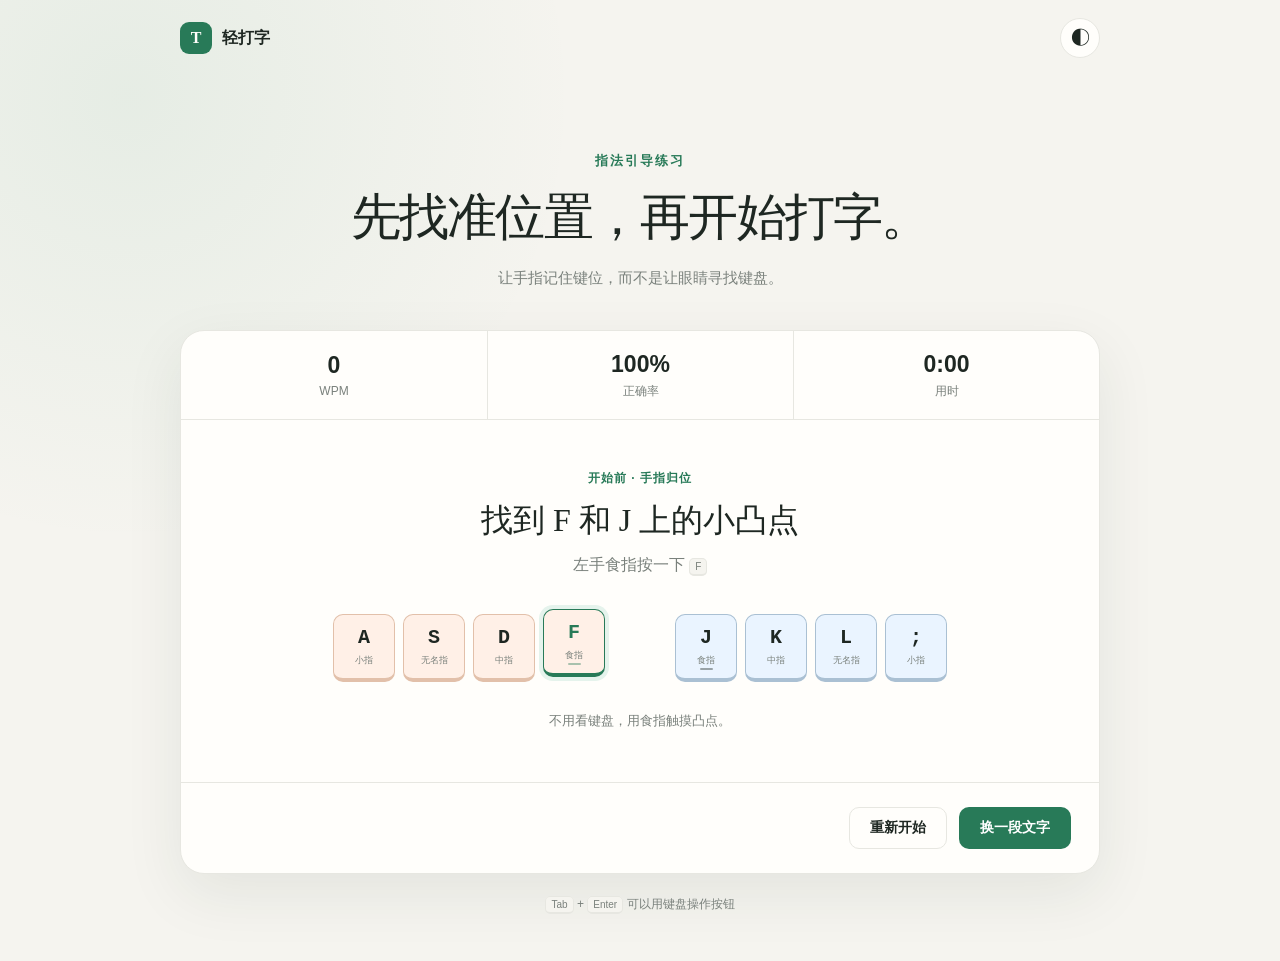
==== index.html @ 6044d2a7 "Launch typing practice site" ====
<!doctype html>
<html lang="zh-CN">
  <head>
    <meta charset="UTF-8" />
    <meta name="viewport" content="width=device-width, initial-scale=1.0" />
    <meta
      name="description"
      content="一个简洁、专注的网页打字练习工具"
    />
    <title>轻打字 · Typing Practice</title>
    <link rel="stylesheet" href="styles.css?v=2" />
  </head>
  <body>
    <main class="app-shell">
      <header class="topbar">
        <a class="brand" href="#" aria-label="轻打字首页">
          <span class="brand-mark">T</span>
          <span>轻打字</span>
        </a>
        <button class="theme-button" id="themeButton" type="button" aria-label="切换深色模式">
          <span aria-hidden="true">◐</span>
        </button>
      </header>

      <section class="hero">
        <p class="eyebrow">指法引导练习</p>
        <h1>先找准位置，再开始打字。</h1>
        <p class="subtitle">让手指记住键位，而不是让眼睛寻找键盘。</p>
      </section>

      <section class="practice-card" id="practiceCard" aria-label="打字练习区域">
        <div class="stats" aria-live="polite">
          <div class="stat-item">
            <strong id="wpm">0</strong>
            <span>WPM</span>
          </div>
          <div class="stat-item">
            <strong id="accuracy">100%</strong>
            <span>正确率</span>
          </div>
          <div class="stat-item">
            <strong id="time">0:00</strong>
            <span>用时</span>
          </div>
        </div>

        <section class="calibration" id="calibration" aria-labelledby="calibrationTitle">
          <span class="step-label">开始前 · 手指归位</span>
          <h2 id="calibrationTitle">找到 F 和 J 上的小凸点</h2>
          <p id="calibrationInstruction">左手食指按一下 <kbd>F</kbd></p>

          <div class="home-row" aria-label="基准键位 ASDF JKL 分号">
            <div class="home-group left-hand">
              <span class="home-key">A<small>小指</small></span>
              <span class="home-key">S<small>无名指</small></span>
              <span class="home-key">D<small>中指</small></span>
              <span class="home-key anchor" id="calibrationF">F<small>食指</small></span>
            </div>
            <div class="home-group right-hand">
              <span class="home-key anchor" id="calibrationJ">J<small>食指</small></span>
              <span class="home-key">K<small>中指</small></span>
              <span class="home-key">L<small>无名指</small></span>
              <span class="home-key">;<small>小指</small></span>
            </div>
          </div>

          <p class="calibration-status" id="calibrationStatus" aria-live="polite">
            不用看键盘，用食指触摸凸点。
          </p>
        </section>

        <div class="practice-content" id="practiceContent" hidden>
          <div class="finger-guide" aria-live="polite">
            <span class="next-key" id="nextKey">S</span>
            <div>
              <span class="guide-label">下一键</span>
              <strong id="fingerName">左手无名指</strong>
            </div>
            <span class="return-hint" id="returnHint">按完回到 S</span>
          </div>

          <div class="typing-area" id="typingArea" tabindex="0" role="textbox" aria-label="开始输入">
            <p class="prompt" id="prompt"></p>
            <div class="start-hint" id="startHint">
              <span class="key-icon">A</span>
              <span>点击这里开始</span>
            </div>
          </div>

          <div class="keyboard-wrap">
            <div class="keyboard-status" id="keyboardStatus" aria-live="polite">
              看屏幕提示，按完让手指回到基准键。
            </div>
            <div class="virtual-keyboard" id="virtualKeyboard" aria-label="虚拟键盘"></div>

            <div class="finger-map" aria-label="手指负责键位图">
              <div class="hand-card">
                <div class="hand-card-title">
                  <strong>左手</strong>
                  <span>基准位置 A S D F</span>
                </div>
                <div class="hand-shape hand-left" aria-label="左手图形">
                  <span class="finger-shape pinky finger-group-left-pinky" data-hand="左手" data-finger="小指">
                    <b>小指</b><small>Q A Z</small>
                  </span>
                  <span class="finger-shape ring finger-group-left-ring" data-hand="左手" data-finger="无名指">
                    <b>无名</b><small>W S X</small>
                  </span>
                  <span class="finger-shape middle finger-group-left-middle" data-hand="左手" data-finger="中指">
                    <b>中指</b><small>E D C</small>
                  </span>
                  <span class="finger-shape index finger-group-left-index" data-hand="左手" data-finger="食指">
                    <b>食指</b><small>R T F G V B</small>
                  </span>
                  <span class="finger-shape thumb finger-group-thumb" data-hand="双手" data-finger="拇指">
                    <b>拇指</b><small>空格</small>
                  </span>
                  <span class="palm-shape">左手掌</span>
                </div>
              </div>

              <div class="mapping-center" aria-live="polite">
                <span>当前动作</span>
                <strong id="mappingHint">左手无名指</strong>
                <i aria-hidden="true">→</i>
                <b id="mappingKey">S 键</b>
              </div>

              <div class="hand-card">
                <div class="hand-card-title">
                  <strong>右手</strong>
                  <span>基准位置 J K L ;</span>
                </div>
                <div class="hand-shape hand-right" aria-label="右手图形">
                  <span class="finger-shape thumb finger-group-thumb" data-hand="双手" data-finger="拇指">
                    <b>拇指</b><small>空格</small>
                  </span>
                  <span class="finger-shape index finger-group-right-index" data-hand="右手" data-finger="食指">
                    <b>食指</b><small>Y U H J N M</small>
                  </span>
                  <span class="finger-shape middle finger-group-right-middle" data-hand="右手" data-finger="中指">
                    <b>中指</b><small>I K ,</small>
                  </span>
                  <span class="finger-shape ring finger-group-right-ring" data-hand="右手" data-finger="无名指">
                    <b>无名</b><small>O L .</small>
                  </span>
                  <span class="finger-shape pinky finger-group-right-pinky" data-hand="右手" data-finger="小指">
                    <b>小指</b><small>P ; /</small>
                  </span>
                  <span class="palm-shape">右手掌</span>
                </div>
              </div>
            </div>

            <div class="hand-legend" aria-hidden="true">
              <span class="color-scale">
                <i class="finger-group-left-pinky"></i>
                <i class="finger-group-left-ring"></i>
                <i class="finger-group-left-middle"></i>
                <i class="finger-group-left-index"></i>
                <i class="finger-group-right-index"></i>
                <i class="finger-group-right-middle"></i>
                <i class="finger-group-right-ring"></i>
                <i class="finger-group-right-pinky"></i>
              </span>
              <span>同色手指负责同色按键，食指从 <b>F</b> 和 <b>J</b> 出发</span>
            </div>
          </div>
        </div>

        <div class="result" id="result" hidden>
          <span class="result-icon" aria-hidden="true">✓</span>
          <div>
            <strong>完成得很好！</strong>
            <p id="resultText"></p>
          </div>
        </div>

        <div class="actions">
          <button class="button secondary" id="resetButton" type="button">重新开始</button>
          <button class="button primary" id="nextButton" type="button">换一段文字</button>
        </div>
      </section>

      <p class="tip"><kbd>Tab</kbd> + <kbd>Enter</kbd> 可以用键盘操作按钮</p>
    </main>

    <textarea
      id="typingInput"
      class="typing-input"
      aria-hidden="true"
      autocomplete="off"
      autocapitalize="off"
      autocorrect="off"
      spellcheck="false"
    ></textarea>

    <script src="app.js?v=2"></script>
  </body>
</html>
---- styles.css ----
:root {
  color-scheme: light;
  --bg: #f5f4ef;
  --surface: #fffefb;
  --text: #1e2722;
  --muted: #7a817c;
  --faint: #c8ccc8;
  --line: #e7e7e1;
  --accent: #287a58;
  --accent-hover: #216849;
  --accent-soft: #e5f3ec;
  --danger: #d85c4a;
  --danger-soft: #ffebe7;
  --left-hand: #d97745;
  --left-hand-soft: #fff0e7;
  --right-hand: #3977b9;
  --right-hand-soft: #eaf4ff;
  --shadow: 0 20px 60px rgba(31, 45, 37, 0.08);
}

:root[data-theme="dark"] {
  color-scheme: dark;
  --bg: #151916;
  --surface: #1d231f;
  --text: #edf3ee;
  --muted: #98a29b;
  --faint: #4d5750;
  --line: #303832;
  --accent: #68c99a;
  --accent-hover: #7bd7aa;
  --accent-soft: #253e32;
  --danger: #ff8977;
  --danger-soft: #462c28;
  --left-hand: #f0a377;
  --left-hand-soft: #3e2d25;
  --right-hand: #80b9f0;
  --right-hand-soft: #25364a;
  --shadow: 0 20px 60px rgba(0, 0, 0, 0.25);
}

* {
  box-sizing: border-box;
}

body {
  min-width: 320px;
  min-height: 100vh;
  margin: 0;
  background:
    radial-gradient(circle at 10% 10%, rgba(52, 150, 106, 0.08), transparent 28rem),
    var(--bg);
  color: var(--text);
  font-family: Inter, ui-sans-serif, -apple-system, BlinkMacSystemFont, "Segoe UI", sans-serif;
  transition: background-color 180ms ease, color 180ms ease;
}

button,
textarea {
  font: inherit;
}

button {
  color: inherit;
}

.app-shell {
  width: min(920px, calc(100% - 40px));
  margin: 0 auto;
  padding-bottom: 48px;
}

.topbar {
  display: flex;
  align-items: center;
  justify-content: space-between;
  height: 76px;
}

.brand {
  display: inline-flex;
  gap: 10px;
  align-items: center;
  color: var(--text);
  font-weight: 700;
  text-decoration: none;
}

.brand-mark {
  display: grid;
  width: 32px;
  height: 32px;
  place-items: center;
  border-radius: 9px;
  background: var(--accent);
  color: var(--surface);
  font-family: Georgia, serif;
}

.theme-button {
  display: grid;
  width: 40px;
  height: 40px;
  cursor: pointer;
  place-items: center;
  border: 1px solid var(--line);
  border-radius: 50%;
  background: var(--surface);
  font-size: 19px;
}

.theme-button:hover {
  border-color: var(--accent);
}

.hero {
  padding: 76px 0 42px;
  text-align: center;
}

.eyebrow {
  margin: 0 0 14px;
  color: var(--accent);
  font-size: 13px;
  font-weight: 700;
  letter-spacing: 0.16em;
}

h1 {
  margin: 0;
  font-family: Georgia, "Noto Serif SC", serif;
  font-size: clamp(30px, 5vw, 50px);
  font-weight: 500;
  letter-spacing: -0.035em;
}

.subtitle {
  margin: 18px 0 0;
  color: var(--muted);
  font-size: 15px;
}

.practice-card {
  overflow: hidden;
  border: 1px solid var(--line);
  border-radius: 24px;
  background: var(--surface);
  box-shadow: var(--shadow);
}

.stats {
  display: grid;
  grid-template-columns: repeat(3, 1fr);
  border-bottom: 1px solid var(--line);
}

.stat-item {
  display: flex;
  min-height: 88px;
  flex-direction: column;
  align-items: center;
  justify-content: center;
}

.stat-item + .stat-item {
  border-left: 1px solid var(--line);
}

.stat-item strong {
  font-size: 23px;
  font-variant-numeric: tabular-nums;
}

.stat-item span {
  margin-top: 5px;
  color: var(--muted);
  font-size: 12px;
}

.calibration {
  padding: 48px 64px 50px;
  text-align: center;
}

.calibration[hidden],
.practice-content[hidden] {
  display: none;
}

.step-label {
  display: inline-block;
  margin-bottom: 12px;
  color: var(--accent);
  font-size: 12px;
  font-weight: 750;
  letter-spacing: 0.08em;
}

.calibration h2 {
  margin: 0;
  font-family: Georgia, "Noto Serif SC", serif;
  font-size: clamp(23px, 4vw, 32px);
  font-weight: 500;
}

.calibration > p {
  margin: 12px 0 0;
  color: var(--muted);
}

.home-row {
  display: flex;
  gap: clamp(24px, 7vw, 70px);
  justify-content: center;
  margin: 38px auto 30px;
}

.home-group {
  display: flex;
  gap: 8px;
}

.home-key {
  position: relative;
  display: flex;
  width: clamp(48px, 7vw, 62px);
  height: clamp(56px, 8vw, 68px);
  flex-direction: column;
  align-items: center;
  justify-content: center;
  border: 1px solid var(--line);
  border-bottom-width: 4px;
  border-radius: 10px;
  background: var(--bg);
  font-family: "SFMono-Regular", Consolas, monospace;
  font-size: 20px;
  font-weight: 700;
  transition: 160ms ease;
}

.home-key small {
  margin-top: 5px;
  color: var(--muted);
  font-family: inherit;
  font-size: 9px;
  font-weight: 500;
}

.left-hand .home-key {
  border-color: color-mix(in srgb, var(--left-hand) 35%, var(--line));
  background: var(--left-hand-soft);
}

.right-hand .home-key {
  border-color: color-mix(in srgb, var(--right-hand) 35%, var(--line));
  background: var(--right-hand-soft);
}

.home-key.anchor::after {
  position: absolute;
  bottom: 8px;
  width: 13px;
  height: 2px;
  border-radius: 2px;
  background: currentColor;
  content: "";
  opacity: 0.4;
}

.home-key.target {
  border-color: var(--accent);
  box-shadow: 0 0 0 4px var(--accent-soft);
  color: var(--accent);
  transform: translateY(-5px);
}

.home-key.done {
  border-color: var(--accent);
  background: var(--accent-soft);
  color: var(--accent);
}

.calibration.shake {
  animation: nudge 180ms ease-in-out 2;
}

@keyframes nudge {
  50% { transform: translateX(5px); }
}

.calibration-status {
  min-height: 20px;
  font-size: 13px;
}

.calibration-status.error {
  color: var(--danger);
}

.finger-guide {
  display: flex;
  min-height: 76px;
  gap: 13px;
  align-items: center;
  padding: 14px 64px;
  border-bottom: 1px solid var(--line);
  background: color-mix(in srgb, var(--accent-soft) 45%, var(--surface));
}

.next-key {
  display: grid;
  width: 44px;
  height: 44px;
  flex: 0 0 auto;
  place-items: center;
  border: 1px solid var(--accent);
  border-bottom-width: 3px;
  border-radius: 9px;
  background: var(--surface);
  color: var(--accent);
  font-family: "SFMono-Regular", Consolas, monospace;
  font-size: 19px;
  font-weight: 800;
  text-transform: uppercase;
}

.finger-guide > div {
  display: flex;
  flex-direction: column;
}

.guide-label {
  color: var(--muted);
  font-size: 10px;
}

.finger-guide strong {
  margin-top: 2px;
  font-size: 14px;
}

.return-hint {
  margin-left: auto;
  color: var(--muted);
  font-size: 12px;
}

.typing-area {
  position: relative;
  min-height: 230px;
  padding: 46px 64px;
  cursor: text;
  outline: none;
}

.typing-area:focus-visible {
  box-shadow: inset 0 0 0 2px var(--accent);
}

.prompt {
  margin: 0;
  font-family: "SFMono-Regular", Consolas, "Liberation Mono", monospace;
  font-size: clamp(21px, 3.3vw, 29px);
  line-height: 1.9;
  letter-spacing: 0.015em;
}

.char {
  border-radius: 3px;
  color: var(--faint);
  transition: color 80ms ease, background-color 80ms ease;
}

.char.correct {
  color: var(--text);
}

.char.incorrect {
  background: var(--danger-soft);
  color: var(--danger);
  text-decoration: underline;
  text-decoration-thickness: 2px;
}

.char.current {
  position: relative;
}

.char.current::after {
  position: absolute;
  bottom: -4px;
  left: 0;
  width: 100%;
  height: 2px;
  border-radius: 1px;
  background: var(--accent);
  content: "";
  animation: blink 1s steps(2, jump-none) infinite;
}

@keyframes blink {
  50% { opacity: 0; }
}

.start-hint {
  position: absolute;
  right: 0;
  bottom: 16px;
  left: 0;
  display: flex;
  gap: 9px;
  align-items: center;
  justify-content: center;
  color: var(--muted);
  font-size: 13px;
  transition: opacity 150ms ease;
}

.start-hint.hidden {
  opacity: 0;
  pointer-events: none;
}

.keyboard-wrap {
  padding: 24px 40px 28px;
  border-top: 1px solid var(--line);
  background: color-mix(in srgb, var(--bg) 58%, var(--surface));
}

.keyboard-status {
  min-height: 18px;
  margin-bottom: 14px;
  color: var(--muted);
  font-size: 12px;
  text-align: center;
}

.keyboard-status.error {
  color: var(--danger);
  font-weight: 650;
}

.virtual-keyboard {
  display: flex;
  width: min(100%, 670px);
  flex-direction: column;
  gap: 7px;
  margin: 0 auto;
}

.keyboard-row {
  display: flex;
  gap: 7px;
  justify-content: center;
}

.keyboard-row:nth-child(2) {
  padding: 0 18px;
}

.keyboard-row:nth-child(3) {
  padding: 0 46px;
}

.virtual-key {
  position: relative;
  display: grid;
  height: 41px;
  flex: 1 1 0;
  place-items: center;
  border: 1px solid var(--line);
  border-bottom-width: 3px;
  border-radius: 7px;
  background: var(--surface);
  color: var(--muted);
  font-family: "SFMono-Regular", Consolas, monospace;
  font-size: 12px;
  font-weight: 700;
  text-transform: uppercase;
  transition: 100ms ease;
}

.virtual-key.left {
  border-top-color: var(--left-hand);
}

.virtual-key.right {
  border-top-color: var(--right-hand);
}

.finger-group-left-pinky { --finger-color: #df6c62; }
.finger-group-left-ring { --finger-color: #e5944c; }
.finger-group-left-middle { --finger-color: #c4a23d; }
.finger-group-left-index { --finger-color: #5fa66c; }
.finger-group-right-index { --finger-color: #3d9b91; }
.finger-group-right-middle { --finger-color: #4c8fc5; }
.finger-group-right-ring { --finger-color: #716fc2; }
.finger-group-right-pinky { --finger-color: #a56db2; }
.finger-group-thumb { --finger-color: var(--accent); }

.virtual-key[class*="finger-group-"] {
  border-top-color: var(--finger-color);
  background: color-mix(in srgb, var(--finger-color) 7%, var(--surface));
}

.virtual-key.home::after {
  position: absolute;
  bottom: 5px;
  width: 10px;
  height: 1px;
  border-radius: 2px;
  background: currentColor;
  content: "";
  opacity: 0.45;
}

.virtual-key.space {
  max-width: 310px;
  flex-basis: 310px;
  text-transform: none;
}

.virtual-key.target {
  z-index: 1;
  border-color: var(--accent);
  background: var(--accent);
  box-shadow: 0 5px 14px color-mix(in srgb, var(--accent) 30%, transparent);
  color: #fff;
  transform: translateY(-3px);
}

.virtual-key.wrong {
  border-color: var(--danger);
  background: var(--danger-soft);
  color: var(--danger);
  animation: key-wrong 180ms ease 2;
}

@keyframes key-wrong {
  50% { transform: translateY(2px); }
}

.finger-map {
  display: grid;
  grid-template-columns: minmax(230px, 1fr) 104px minmax(230px, 1fr);
  gap: 14px;
  align-items: center;
  width: min(100%, 760px);
  margin: 28px auto 0;
}

.hand-card {
  overflow: hidden;
  padding: 13px 12px 6px;
  border: 1px solid var(--line);
  border-radius: 14px;
  background: var(--surface);
}

.hand-card-title {
  display: flex;
  align-items: baseline;
  justify-content: space-between;
  padding: 0 4px;
}

.hand-card-title strong {
  font-size: 13px;
}

.hand-card-title span {
  color: var(--muted);
  font-size: 9px;
}

.hand-shape {
  position: relative;
  width: 240px;
  height: 184px;
  margin: 8px auto 0;
}

.palm-shape {
  position: absolute;
  z-index: 0;
  top: 102px;
  display: grid;
  width: 156px;
  height: 76px;
  place-items: end center;
  padding-bottom: 12px;
  border: 1px solid var(--line);
  border-radius: 32px 32px 50px 50px;
  background: color-mix(in srgb, var(--muted) 8%, var(--surface));
  color: var(--muted);
  font-size: 9px;
}

.hand-left .palm-shape {
  left: 23px;
}

.hand-right .palm-shape {
  right: 23px;
}

.finger-shape {
  position: absolute;
  z-index: 1;
  display: flex;
  width: 34px;
  flex-direction: column;
  align-items: center;
  padding: 9px 3px 4px;
  border: 1px solid var(--finger-color);
  border-radius: 18px 18px 9px 9px;
  background: color-mix(in srgb, var(--finger-color) 15%, var(--surface));
  color: color-mix(in srgb, var(--finger-color) 82%, var(--text));
  text-align: center;
  transition: 140ms ease;
}

.finger-shape b {
  font-size: 8px;
  font-weight: 750;
}

.finger-shape small {
  margin-top: 6px;
  color: inherit;
  font-family: "SFMono-Regular", Consolas, monospace;
  font-size: 7px;
  font-weight: 700;
  line-height: 1.4;
}

.finger-shape.active {
  z-index: 3;
  background: var(--finger-color);
  box-shadow: 0 7px 18px color-mix(in srgb, var(--finger-color) 35%, transparent);
  color: #fff;
  transform: translateY(-8px) scale(1.05);
}

.finger-shape.pinky {
  top: 58px;
  height: 74px;
}

.finger-shape.ring {
  top: 34px;
  height: 99px;
}

.finger-shape.middle {
  top: 14px;
  height: 119px;
}

.finger-shape.index {
  top: 29px;
  height: 104px;
}

.hand-left .pinky { left: 7px; }
.hand-left .ring { left: 45px; }
.hand-left .middle { left: 83px; }
.hand-left .index { left: 121px; }

.hand-right .index { right: 121px; }
.hand-right .middle { right: 83px; }
.hand-right .ring { right: 45px; }
.hand-right .pinky { right: 7px; }

.finger-shape.thumb {
  top: 108px;
  width: 72px;
  height: 36px;
  justify-content: center;
  padding: 4px;
  border-radius: 18px;
}

.finger-shape.thumb small {
  margin-top: 1px;
}

.hand-left .thumb {
  right: 11px;
  transform: rotate(26deg);
}

.hand-right .thumb {
  left: 11px;
  transform: rotate(-26deg);
}

.hand-left .thumb.active {
  transform: rotate(26deg) translateY(-8px) scale(1.05);
}

.hand-right .thumb.active {
  transform: rotate(-26deg) translateY(-8px) scale(1.05);
}

.mapping-center {
  display: flex;
  flex-direction: column;
  align-items: center;
  justify-content: center;
  text-align: center;
}

.mapping-center span {
  color: var(--muted);
  font-size: 9px;
}

.mapping-center strong {
  margin-top: 5px;
  font-size: 12px;
}

.mapping-center i {
  margin: 5px 0;
  color: var(--accent);
  font-size: 18px;
  font-style: normal;
}

.mapping-center b {
  display: grid;
  min-width: 52px;
  height: 38px;
  padding: 0 9px;
  place-items: center;
  border: 1px solid var(--accent);
  border-bottom-width: 3px;
  border-radius: 8px;
  background: var(--accent-soft);
  color: var(--accent);
  font-family: "SFMono-Regular", Consolas, monospace;
  font-size: 12px;
}

.hand-legend {
  display: flex;
  gap: 10px;
  align-items: center;
  justify-content: center;
  margin-top: 16px;
  color: var(--muted);
  font-size: 10px;
}

.color-scale {
  display: flex;
  overflow: hidden;
  border-radius: 5px;
}

.color-scale i {
  width: 11px;
  height: 8px;
  background: var(--finger-color);
}

.legend-dot {
  display: inline-block;
  width: 7px;
  height: 7px;
  margin-right: 5px;
  border-radius: 50%;
}

.legend-dot.left {
  background: var(--left-hand);
}

.legend-dot.right {
  background: var(--right-hand);
}

.key-icon,
kbd {
  border: 1px solid var(--line);
  border-bottom-width: 2px;
  border-radius: 5px;
  background: var(--bg);
  color: var(--muted);
}

.key-icon {
  display: grid;
  width: 23px;
  height: 23px;
  place-items: center;
  font-size: 11px;
}

.result {
  display: flex;
  gap: 14px;
  align-items: center;
  margin: 0 64px 32px;
  padding: 17px 19px;
  border-radius: 12px;
  background: var(--accent-soft);
}

.result[hidden] {
  display: none;
}

.result-icon {
  display: grid;
  width: 34px;
  height: 34px;
  flex: 0 0 auto;
  place-items: center;
  border-radius: 50%;
  background: var(--accent);
  color: var(--surface);
  font-weight: 800;
}

.result strong {
  color: var(--accent);
}

.result p {
  margin: 3px 0 0;
  color: var(--muted);
  font-size: 13px;
}

.actions {
  display: flex;
  gap: 12px;
  justify-content: flex-end;
  padding: 24px 28px;
  border-top: 1px solid var(--line);
}

.button {
  min-height: 42px;
  padding: 0 20px;
  cursor: pointer;
  border: 1px solid transparent;
  border-radius: 10px;
  font-size: 14px;
  font-weight: 650;
}

.button.secondary {
  border-color: var(--line);
  background: transparent;
}

.button.secondary:hover {
  border-color: var(--accent);
  color: var(--accent);
}

.button.primary {
  background: var(--accent);
  color: #fff;
}

.button.primary:hover {
  background: var(--accent-hover);
}

.tip {
  margin: 22px 0 0;
  color: var(--muted);
  font-size: 12px;
  text-align: center;
}

kbd {
  padding: 2px 5px;
  font-family: inherit;
  font-size: 10px;
}

.typing-input {
  position: fixed;
  top: 0;
  left: -9999px;
  width: 1px;
  height: 1px;
  opacity: 0;
}

@media (max-width: 640px) {
  .app-shell {
    width: min(100% - 24px, 920px);
  }

  .hero {
    padding: 44px 8px 30px;
  }

  .practice-card {
    border-radius: 18px;
  }

  .calibration {
    padding: 36px 18px 40px;
  }

  .home-row {
    gap: 14px;
  }

  .home-group {
    gap: 4px;
  }

  .home-key {
    width: clamp(34px, 10vw, 48px);
    height: 54px;
    font-size: 16px;
  }

  .home-key small {
    font-size: 7px;
  }

  .finger-guide {
    padding: 12px 24px;
  }

  .return-hint {
    max-width: 92px;
    text-align: right;
  }

  .typing-area {
    min-height: 260px;
    padding: 36px 24px 52px;
  }

  .keyboard-wrap {
    overflow-x: auto;
    padding: 20px 12px 24px;
  }

  .virtual-keyboard {
    min-width: 520px;
  }

  .finger-map {
    min-width: 680px;
  }

  .hand-legend {
    min-width: 520px;
  }

  .result {
    margin: 0 24px 24px;
  }

  .actions {
    padding: 18px;
  }

  .button {
    flex: 1;
    padding: 0 12px;
  }
}

@media (prefers-reduced-motion: reduce) {
  *,
  *::before,
  *::after {
    scroll-behavior: auto !important;
    animation-duration: 0.01ms !important;
    animation-iteration-count: 1 !important;
    transition-duration: 0.01ms !important;
  }
}
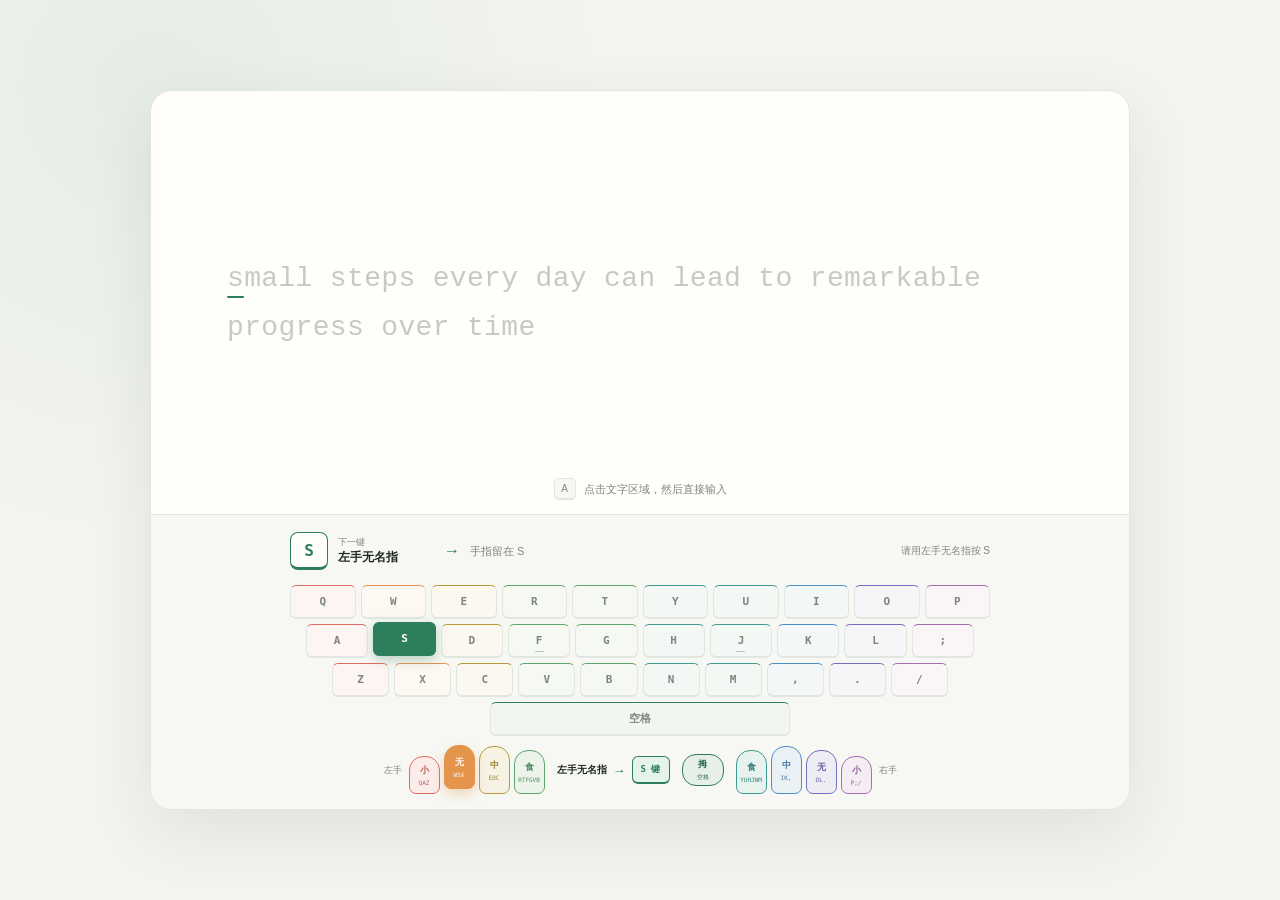
==== commit 0ac50f1c: "Streamline focused typing flow" ====
--- a/index.html
+++ b/index.html
@@ -3,186 +3,78 @@
   <head>
     <meta charset="UTF-8" />
     <meta name="viewport" content="width=device-width, initial-scale=1.0" />
-    <meta
-      name="description"
-      content="一个简洁、专注的网页打字练习工具"
-    />
+    <meta name="description" content="简洁专注的网页打字与指法练习工具" />
     <title>轻打字 · Typing Practice</title>
-    <link rel="stylesheet" href="styles.css?v=2" />
+    <link rel="stylesheet" href="styles.css?v=4" />
   </head>
   <body>
-    <main class="app-shell">
-      <header class="topbar">
-        <a class="brand" href="#" aria-label="轻打字首页">
-          <span class="brand-mark">T</span>
-          <span>轻打字</span>
-        </a>
-        <button class="theme-button" id="themeButton" type="button" aria-label="切换深色模式">
-          <span aria-hidden="true">◐</span>
-        </button>
-      </header>
-
-      <section class="hero">
-        <p class="eyebrow">指法引导练习</p>
-        <h1>先找准位置，再开始打字。</h1>
-        <p class="subtitle">让手指记住键位，而不是让眼睛寻找键盘。</p>
-      </section>
-
+    <main class="focus-shell">
       <section class="practice-card" id="practiceCard" aria-label="打字练习区域">
-        <div class="stats" aria-live="polite">
-          <div class="stat-item">
-            <strong id="wpm">0</strong>
-            <span>WPM</span>
-          </div>
-          <div class="stat-item">
-            <strong id="accuracy">100%</strong>
-            <span>正确率</span>
-          </div>
-          <div class="stat-item">
-            <strong id="time">0:00</strong>
-            <span>用时</span>
-          </div>
+        <div class="hidden-metrics" hidden>
+          <span id="wpm">0</span>
+          <span id="accuracy">100%</span>
+          <span id="time">0:00</span>
         </div>
 
-        <section class="calibration" id="calibration" aria-labelledby="calibrationTitle">
-          <span class="step-label">开始前 · 手指归位</span>
-          <h2 id="calibrationTitle">找到 F 和 J 上的小凸点</h2>
-          <p id="calibrationInstruction">左手食指按一下 <kbd>F</kbd></p>
-
-          <div class="home-row" aria-label="基准键位 ASDF JKL 分号">
-            <div class="home-group left-hand">
-              <span class="home-key">A<small>小指</small></span>
-              <span class="home-key">S<small>无名指</small></span>
-              <span class="home-key">D<small>中指</small></span>
-              <span class="home-key anchor" id="calibrationF">F<small>食指</small></span>
-            </div>
-            <div class="home-group right-hand">
-              <span class="home-key anchor" id="calibrationJ">J<small>食指</small></span>
-              <span class="home-key">K<small>中指</small></span>
-              <span class="home-key">L<small>无名指</small></span>
-              <span class="home-key">;<small>小指</small></span>
-            </div>
-          </div>
-
-          <p class="calibration-status" id="calibrationStatus" aria-live="polite">
-            不用看键盘，用食指触摸凸点。
-          </p>
-        </section>
-
-        <div class="practice-content" id="practiceContent" hidden>
-          <div class="finger-guide" aria-live="polite">
-            <span class="next-key" id="nextKey">S</span>
-            <div>
-              <span class="guide-label">下一键</span>
-              <strong id="fingerName">左手无名指</strong>
-            </div>
-            <span class="return-hint" id="returnHint">按完回到 S</span>
-          </div>
-
+        <div class="typing-panel">
           <div class="typing-area" id="typingArea" tabindex="0" role="textbox" aria-label="开始输入">
             <p class="prompt" id="prompt"></p>
             <div class="start-hint" id="startHint">
               <span class="key-icon">A</span>
-              <span>点击这里开始</span>
+              <span>点击文字区域，然后直接输入</span>
             </div>
           </div>
 
-          <div class="keyboard-wrap">
-            <div class="keyboard-status" id="keyboardStatus" aria-live="polite">
-              看屏幕提示，按完让手指回到基准键。
-            </div>
-            <div class="virtual-keyboard" id="virtualKeyboard" aria-label="虚拟键盘"></div>
-
-            <div class="finger-map" aria-label="手指负责键位图">
-              <div class="hand-card">
-                <div class="hand-card-title">
-                  <strong>左手</strong>
-                  <span>基准位置 A S D F</span>
-                </div>
-                <div class="hand-shape hand-left" aria-label="左手图形">
-                  <span class="finger-shape pinky finger-group-left-pinky" data-hand="左手" data-finger="小指">
-                    <b>小指</b><small>Q A Z</small>
-                  </span>
-                  <span class="finger-shape ring finger-group-left-ring" data-hand="左手" data-finger="无名指">
-                    <b>无名</b><small>W S X</small>
-                  </span>
-                  <span class="finger-shape middle finger-group-left-middle" data-hand="左手" data-finger="中指">
-                    <b>中指</b><small>E D C</small>
-                  </span>
-                  <span class="finger-shape index finger-group-left-index" data-hand="左手" data-finger="食指">
-                    <b>食指</b><small>R T F G V B</small>
-                  </span>
-                  <span class="finger-shape thumb finger-group-thumb" data-hand="双手" data-finger="拇指">
-                    <b>拇指</b><small>空格</small>
-                  </span>
-                  <span class="palm-shape">左手掌</span>
-                </div>
-              </div>
-
-              <div class="mapping-center" aria-live="polite">
-                <span>当前动作</span>
-                <strong id="mappingHint">左手无名指</strong>
-                <i aria-hidden="true">→</i>
-                <b id="mappingKey">S 键</b>
-              </div>
-
-              <div class="hand-card">
-                <div class="hand-card-title">
-                  <strong>右手</strong>
-                  <span>基准位置 J K L ;</span>
-                </div>
-                <div class="hand-shape hand-right" aria-label="右手图形">
-                  <span class="finger-shape thumb finger-group-thumb" data-hand="双手" data-finger="拇指">
-                    <b>拇指</b><small>空格</small>
-                  </span>
-                  <span class="finger-shape index finger-group-right-index" data-hand="右手" data-finger="食指">
-                    <b>食指</b><small>Y U H J N M</small>
-                  </span>
-                  <span class="finger-shape middle finger-group-right-middle" data-hand="右手" data-finger="中指">
-                    <b>中指</b><small>I K ,</small>
-                  </span>
-                  <span class="finger-shape ring finger-group-right-ring" data-hand="右手" data-finger="无名指">
-                    <b>无名</b><small>O L .</small>
-                  </span>
-                  <span class="finger-shape pinky finger-group-right-pinky" data-hand="右手" data-finger="小指">
-                    <b>小指</b><small>P ; /</small>
-                  </span>
-                  <span class="palm-shape">右手掌</span>
-                </div>
-              </div>
-            </div>
-
-            <div class="hand-legend" aria-hidden="true">
-              <span class="color-scale">
-                <i class="finger-group-left-pinky"></i>
-                <i class="finger-group-left-ring"></i>
-                <i class="finger-group-left-middle"></i>
-                <i class="finger-group-left-index"></i>
-                <i class="finger-group-right-index"></i>
-                <i class="finger-group-right-middle"></i>
-                <i class="finger-group-right-ring"></i>
-                <i class="finger-group-right-pinky"></i>
-              </span>
-              <span>同色手指负责同色按键，食指从 <b>F</b> 和 <b>J</b> 出发</span>
+          <div class="result" id="result" hidden>
+            <span class="result-icon" aria-hidden="true">✓</span>
+            <div>
+              <strong>完成本段，按 Enter 进入下一段</strong>
+              <p id="resultText"></p>
             </div>
           </div>
         </div>
 
-        <div class="result" id="result" hidden>
-          <span class="result-icon" aria-hidden="true">✓</span>
-          <div>
-            <strong>完成得很好！</strong>
-            <p id="resultText"></p>
+        <div class="keyboard-panel">
+          <div class="finger-guide" aria-live="polite">
+            <span class="next-key" id="nextKey">S</span>
+            <div class="guide-copy">
+              <span>下一键</span>
+              <strong id="fingerName">左手无名指</strong>
+            </div>
+            <span class="guide-arrow" aria-hidden="true">→</span>
+            <b class="guide-home" id="returnHint">手指留在 S</b>
+            <span class="keyboard-status" id="keyboardStatus">请用左手无名指按 S</span>
+          </div>
+
+          <div class="virtual-keyboard" id="virtualKeyboard" aria-label="虚拟键盘"></div>
+
+          <div class="compact-hands" aria-label="手指键位提示">
+            <div class="hand-strip left-strip">
+              <span class="hand-name">左手</span>
+              <span class="finger-marker pinky finger-group-left-pinky" data-hand="左手" data-finger="小指"><b>小</b><small>QAZ</small></span>
+              <span class="finger-marker ring finger-group-left-ring" data-hand="左手" data-finger="无名指"><b>无</b><small>WSX</small></span>
+              <span class="finger-marker middle finger-group-left-middle" data-hand="左手" data-finger="中指"><b>中</b><small>EDC</small></span>
+              <span class="finger-marker index finger-group-left-index" data-hand="左手" data-finger="食指"><b>食</b><small>RTFGVB</small></span>
+            </div>
+
+            <div class="mapping-center" aria-live="polite">
+              <strong id="mappingHint">左手无名指</strong>
+              <i aria-hidden="true">→</i>
+              <b id="mappingKey">S 键</b>
+            </div>
+
+            <span class="finger-marker thumb finger-group-thumb" data-hand="双手" data-finger="拇指"><b>拇</b><small>空格</small></span>
+
+            <div class="hand-strip right-strip">
+              <span class="finger-marker index finger-group-right-index" data-hand="右手" data-finger="食指"><b>食</b><small>YUHJNM</small></span>
+              <span class="finger-marker middle finger-group-right-middle" data-hand="右手" data-finger="中指"><b>中</b><small>IK,</small></span>
+              <span class="finger-marker ring finger-group-right-ring" data-hand="右手" data-finger="无名指"><b>无</b><small>OL.</small></span>
+              <span class="finger-marker pinky finger-group-right-pinky" data-hand="右手" data-finger="小指"><b>小</b><small>P;/</small></span>
+              <span class="hand-name">右手</span>
+            </div>
           </div>
         </div>
-
-        <div class="actions">
-          <button class="button secondary" id="resetButton" type="button">重新开始</button>
-          <button class="button primary" id="nextButton" type="button">换一段文字</button>
-        </div>
       </section>
-
-      <p class="tip"><kbd>Tab</kbd> + <kbd>Enter</kbd> 可以用键盘操作按钮</p>
     </main>
 
     <textarea
@@ -195,6 +87,7 @@
       spellcheck="false"
     ></textarea>
 
-    <script src="app.js?v=2"></script>
+    <script src="passages.js?v=3"></script>
+    <script src="app.js?v=4"></script>
   </body>
 </html>
--- a/styles.css
+++ b/styles.css
@@ -1,57 +1,52 @@
 :root {
   color-scheme: light;
-  --bg: #f5f4ef;
+  --bg: #f3f4ef;
   --surface: #fffefb;
+  --surface-soft: #f7f8f4;
   --text: #1e2722;
-  --muted: #7a817c;
-  --faint: #c8ccc8;
-  --line: #e7e7e1;
-  --accent: #287a58;
-  --accent-hover: #216849;
-  --accent-soft: #e5f3ec;
-  --danger: #d85c4a;
+  --muted: #7d857f;
+  --faint: #c5cac6;
+  --line: #e2e6e1;
+  --accent: #2d7f5c;
+  --accent-soft: #e6f3ec;
+  --danger: #d45d4d;
   --danger-soft: #ffebe7;
-  --left-hand: #d97745;
-  --left-hand-soft: #fff0e7;
-  --right-hand: #3977b9;
-  --right-hand-soft: #eaf4ff;
-  --shadow: 0 20px 60px rgba(31, 45, 37, 0.08);
+  --shadow: 0 22px 65px rgba(30, 45, 36, 0.09);
 }
 
 :root[data-theme="dark"] {
   color-scheme: dark;
-  --bg: #151916;
-  --surface: #1d231f;
-  --text: #edf3ee;
-  --muted: #98a29b;
-  --faint: #4d5750;
+  --bg: #141815;
+  --surface: #1c221e;
+  --surface-soft: #202722;
+  --text: #edf2ee;
+  --muted: #99a29b;
+  --faint: #515a53;
   --line: #303832;
-  --accent: #68c99a;
-  --accent-hover: #7bd7aa;
-  --accent-soft: #253e32;
-  --danger: #ff8977;
-  --danger-soft: #462c28;
-  --left-hand: #f0a377;
-  --left-hand-soft: #3e2d25;
-  --right-hand: #80b9f0;
-  --right-hand-soft: #25364a;
-  --shadow: 0 20px 60px rgba(0, 0, 0, 0.25);
+  --accent: #69c99a;
+  --accent-soft: #263e33;
+  --danger: #ff8c7b;
+  --danger-soft: #462d29;
+  --shadow: 0 22px 65px rgba(0, 0, 0, 0.28);
 }
 
 * {
   box-sizing: border-box;
 }
 
+html,
 body {
   min-width: 320px;
-  min-height: 100vh;
+  min-height: 100%;
   margin: 0;
+}
+
+body {
   background:
-    radial-gradient(circle at 10% 10%, rgba(52, 150, 106, 0.08), transparent 28rem),
+    radial-gradient(circle at 12% 10%, rgba(61, 146, 106, 0.07), transparent 28rem),
     var(--bg);
   color: var(--text);
   font-family: Inter, ui-sans-serif, -apple-system, BlinkMacSystemFont, "Segoe UI", sans-serif;
-  transition: background-color 180ms ease, color 180ms ease;
 }
 
 button,
@@ -59,295 +54,40 @@
   font: inherit;
 }
 
-button {
-  color: inherit;
-}
-
-.app-shell {
-  width: min(920px, calc(100% - 40px));
-  margin: 0 auto;
-  padding-bottom: 48px;
-}
-
-.topbar {
-  display: flex;
-  align-items: center;
-  justify-content: space-between;
-  height: 76px;
-}
-
-.brand {
-  display: inline-flex;
-  gap: 10px;
-  align-items: center;
-  color: var(--text);
-  font-weight: 700;
-  text-decoration: none;
-}
-
-.brand-mark {
-  display: grid;
-  width: 32px;
-  height: 32px;
+.focus-shell {
+  display: grid;
+  width: 100%;
+  min-height: 100dvh;
+  padding: clamp(10px, 2.2vw, 24px);
   place-items: center;
-  border-radius: 9px;
-  background: var(--accent);
-  color: var(--surface);
-  font-family: Georgia, serif;
-}
-
-.theme-button {
-  display: grid;
-  width: 40px;
-  height: 40px;
-  cursor: pointer;
-  place-items: center;
+}
+
+.practice-card {
+  display: flex;
+  width: min(100%, 980px);
+  height: min(720px, calc(100dvh - clamp(20px, 4.4vw, 48px)));
+  min-height: 570px;
+  overflow: hidden;
+  flex-direction: column;
   border: 1px solid var(--line);
-  border-radius: 50%;
-  background: var(--surface);
-  font-size: 19px;
-}
-
-.theme-button:hover {
-  border-color: var(--accent);
-}
-
-.hero {
-  padding: 76px 0 42px;
-  text-align: center;
-}
-
-.eyebrow {
-  margin: 0 0 14px;
-  color: var(--accent);
-  font-size: 13px;
-  font-weight: 700;
-  letter-spacing: 0.16em;
-}
-
-h1 {
-  margin: 0;
-  font-family: Georgia, "Noto Serif SC", serif;
-  font-size: clamp(30px, 5vw, 50px);
-  font-weight: 500;
-  letter-spacing: -0.035em;
-}
-
-.subtitle {
-  margin: 18px 0 0;
-  color: var(--muted);
-  font-size: 15px;
-}
-
-.practice-card {
-  overflow: hidden;
-  border: 1px solid var(--line);
-  border-radius: 24px;
+  border-radius: 22px;
   background: var(--surface);
   box-shadow: var(--shadow);
 }
 
-.stats {
-  display: grid;
-  grid-template-columns: repeat(3, 1fr);
-  border-bottom: 1px solid var(--line);
-}
-
-.stat-item {
-  display: flex;
-  min-height: 88px;
-  flex-direction: column;
-  align-items: center;
-  justify-content: center;
-}
-
-.stat-item + .stat-item {
-  border-left: 1px solid var(--line);
-}
-
-.stat-item strong {
-  font-size: 23px;
-  font-variant-numeric: tabular-nums;
-}
-
-.stat-item span {
-  margin-top: 5px;
-  color: var(--muted);
-  font-size: 12px;
-}
-
-.calibration {
-  padding: 48px 64px 50px;
-  text-align: center;
-}
-
-.calibration[hidden],
-.practice-content[hidden] {
-  display: none;
-}
-
-.step-label {
-  display: inline-block;
-  margin-bottom: 12px;
-  color: var(--accent);
-  font-size: 12px;
-  font-weight: 750;
-  letter-spacing: 0.08em;
-}
-
-.calibration h2 {
-  margin: 0;
-  font-family: Georgia, "Noto Serif SC", serif;
-  font-size: clamp(23px, 4vw, 32px);
-  font-weight: 500;
-}
-
-.calibration > p {
-  margin: 12px 0 0;
-  color: var(--muted);
-}
-
-.home-row {
-  display: flex;
-  gap: clamp(24px, 7vw, 70px);
-  justify-content: center;
-  margin: 38px auto 30px;
-}
-
-.home-group {
-  display: flex;
-  gap: 8px;
-}
-
-.home-key {
+.typing-panel {
   position: relative;
-  display: flex;
-  width: clamp(48px, 7vw, 62px);
-  height: clamp(56px, 8vw, 68px);
-  flex-direction: column;
-  align-items: center;
-  justify-content: center;
-  border: 1px solid var(--line);
-  border-bottom-width: 4px;
-  border-radius: 10px;
-  background: var(--bg);
-  font-family: "SFMono-Regular", Consolas, monospace;
-  font-size: 20px;
-  font-weight: 700;
-  transition: 160ms ease;
-}
-
-.home-key small {
-  margin-top: 5px;
-  color: var(--muted);
-  font-family: inherit;
-  font-size: 9px;
-  font-weight: 500;
-}
-
-.left-hand .home-key {
-  border-color: color-mix(in srgb, var(--left-hand) 35%, var(--line));
-  background: var(--left-hand-soft);
-}
-
-.right-hand .home-key {
-  border-color: color-mix(in srgb, var(--right-hand) 35%, var(--line));
-  background: var(--right-hand-soft);
-}
-
-.home-key.anchor::after {
-  position: absolute;
-  bottom: 8px;
-  width: 13px;
-  height: 2px;
-  border-radius: 2px;
-  background: currentColor;
-  content: "";
-  opacity: 0.4;
-}
-
-.home-key.target {
-  border-color: var(--accent);
-  box-shadow: 0 0 0 4px var(--accent-soft);
-  color: var(--accent);
-  transform: translateY(-5px);
-}
-
-.home-key.done {
-  border-color: var(--accent);
-  background: var(--accent-soft);
-  color: var(--accent);
-}
-
-.calibration.shake {
-  animation: nudge 180ms ease-in-out 2;
-}
-
-@keyframes nudge {
-  50% { transform: translateX(5px); }
-}
-
-.calibration-status {
-  min-height: 20px;
-  font-size: 13px;
-}
-
-.calibration-status.error {
-  color: var(--danger);
-}
-
-.finger-guide {
-  display: flex;
-  min-height: 76px;
-  gap: 13px;
-  align-items: center;
-  padding: 14px 64px;
-  border-bottom: 1px solid var(--line);
-  background: color-mix(in srgb, var(--accent-soft) 45%, var(--surface));
-}
-
-.next-key {
-  display: grid;
-  width: 44px;
-  height: 44px;
-  flex: 0 0 auto;
-  place-items: center;
-  border: 1px solid var(--accent);
-  border-bottom-width: 3px;
-  border-radius: 9px;
-  background: var(--surface);
-  color: var(--accent);
-  font-family: "SFMono-Regular", Consolas, monospace;
-  font-size: 19px;
-  font-weight: 800;
-  text-transform: uppercase;
-}
-
-.finger-guide > div {
-  display: flex;
-  flex-direction: column;
-}
-
-.guide-label {
-  color: var(--muted);
-  font-size: 10px;
-}
-
-.finger-guide strong {
-  margin-top: 2px;
-  font-size: 14px;
-}
-
-.return-hint {
-  margin-left: auto;
-  color: var(--muted);
-  font-size: 12px;
+  min-height: 0;
+  flex: 1 1 auto;
 }
 
 .typing-area {
   position: relative;
-  min-height: 230px;
-  padding: 46px 64px;
+  display: flex;
+  height: 100%;
+  min-height: 220px;
+  align-items: center;
+  padding: clamp(34px, 6vh, 62px) clamp(28px, 7vw, 76px);
   cursor: text;
   outline: none;
 }
@@ -357,11 +97,12 @@
 }
 
 .prompt {
+  width: 100%;
   margin: 0;
   font-family: "SFMono-Regular", Consolas, "Liberation Mono", monospace;
-  font-size: clamp(21px, 3.3vw, 29px);
-  line-height: 1.9;
-  letter-spacing: 0.015em;
+  font-size: clamp(21px, 2.7vw, 28px);
+  line-height: 1.75;
+  letter-spacing: 0.012em;
 }
 
 .char {
@@ -387,11 +128,11 @@
 
 .char.current::after {
   position: absolute;
+  right: 0;
   bottom: -4px;
   left: 0;
-  width: 100%;
   height: 2px;
-  border-radius: 1px;
+  border-radius: 2px;
   background: var(--accent);
   content: "";
   animation: blink 1s steps(2, jump-none) infinite;
@@ -404,14 +145,14 @@
 .start-hint {
   position: absolute;
   right: 0;
-  bottom: 16px;
+  bottom: 14px;
   left: 0;
   display: flex;
-  gap: 9px;
+  gap: 8px;
   align-items: center;
   justify-content: center;
   color: var(--muted);
-  font-size: 13px;
+  font-size: 11px;
   transition: opacity 150ms ease;
 }
 
@@ -420,76 +161,215 @@
   pointer-events: none;
 }
 
-.keyboard-wrap {
-  padding: 24px 40px 28px;
+.key-icon {
+  display: grid;
+  width: 22px;
+  height: 22px;
+  place-items: center;
+  border: 1px solid var(--line);
+  border-bottom-width: 2px;
+  border-radius: 5px;
+  background: var(--surface-soft);
+  font-size: 10px;
+}
+
+.result {
+  position: absolute;
+  right: 24px;
+  bottom: 16px;
+  left: 24px;
+  z-index: 3;
+  display: flex;
+  gap: 11px;
+  align-items: center;
+  padding: 12px 15px;
+  border: 1px solid color-mix(in srgb, var(--accent) 28%, var(--line));
+  border-radius: 11px;
+  background: color-mix(in srgb, var(--accent-soft) 90%, var(--surface));
+  box-shadow: 0 8px 24px rgba(30, 65, 45, 0.1);
+}
+
+.result[hidden] {
+  display: none;
+}
+
+.result-icon {
+  display: grid;
+  width: 30px;
+  height: 30px;
+  flex: 0 0 auto;
+  place-items: center;
+  border-radius: 50%;
+  background: var(--accent);
+  color: #fff;
+  font-weight: 800;
+}
+
+.result strong {
+  color: var(--accent);
+  font-size: 13px;
+}
+
+.result p {
+  margin: 2px 0 0;
+  color: var(--muted);
+  font-size: 11px;
+}
+
+.keyboard-panel {
+  flex: 0 0 auto;
+  padding: 12px clamp(14px, 4vw, 34px) 15px;
   border-top: 1px solid var(--line);
-  background: color-mix(in srgb, var(--bg) 58%, var(--surface));
+  background: var(--surface-soft);
+}
+
+.finger-guide {
+  display: flex;
+  min-height: 48px;
+  gap: 10px;
+  align-items: center;
+  width: min(100%, 700px);
+  margin: 0 auto 10px;
+}
+
+.next-key {
+  display: grid;
+  width: 38px;
+  height: 38px;
+  flex: 0 0 auto;
+  place-items: center;
+  border: 1px solid var(--accent);
+  border-bottom-width: 3px;
+  border-radius: 8px;
+  background: var(--surface);
+  color: var(--accent);
+  font-family: "SFMono-Regular", Consolas, monospace;
+  font-size: 16px;
+  font-weight: 800;
+  text-transform: uppercase;
+}
+
+.guide-copy {
+  display: flex;
+  min-width: 96px;
+  flex-direction: column;
+}
+
+.guide-copy span {
+  color: var(--muted);
+  font-size: 9px;
+}
+
+.guide-copy strong {
+  font-size: 12px;
+}
+
+.guide-arrow {
+  color: var(--accent);
+}
+
+.guide-home {
+  color: var(--muted);
+  font-size: 11px;
+  font-weight: 500;
 }
 
 .keyboard-status {
-  min-height: 18px;
-  margin-bottom: 14px;
-  color: var(--muted);
-  font-size: 12px;
-  text-align: center;
+  overflow: hidden;
+  margin-left: auto;
+  color: var(--muted);
+  font-size: 10px;
+  text-align: right;
+  text-overflow: ellipsis;
+  white-space: nowrap;
 }
 
 .keyboard-status.error {
   color: var(--danger);
-  font-weight: 650;
+  font-weight: 700;
 }
 
 .virtual-keyboard {
   display: flex;
-  width: min(100%, 670px);
+  width: min(100%, 700px);
   flex-direction: column;
-  gap: 7px;
+  gap: 5px;
   margin: 0 auto;
 }
 
 .keyboard-row {
   display: flex;
-  gap: 7px;
+  gap: 5px;
   justify-content: center;
 }
 
 .keyboard-row:nth-child(2) {
-  padding: 0 18px;
+  padding: 0 16px;
 }
 
 .keyboard-row:nth-child(3) {
-  padding: 0 46px;
+  padding: 0 42px;
 }
 
 .virtual-key {
   position: relative;
   display: grid;
-  height: 41px;
+  height: 34px;
   flex: 1 1 0;
   place-items: center;
   border: 1px solid var(--line);
-  border-bottom-width: 3px;
-  border-radius: 7px;
-  background: var(--surface);
+  border-top-color: var(--finger-color, var(--line));
+  border-bottom-width: 2px;
+  border-radius: 6px;
+  background: color-mix(in srgb, var(--finger-color, var(--surface)) 6%, var(--surface));
   color: var(--muted);
   font-family: "SFMono-Regular", Consolas, monospace;
-  font-size: 12px;
+  font-size: 11px;
   font-weight: 700;
   text-transform: uppercase;
   transition: 100ms ease;
 }
 
-.virtual-key.left {
-  border-top-color: var(--left-hand);
-}
-
-.virtual-key.right {
-  border-top-color: var(--right-hand);
+.virtual-key.home::after {
+  position: absolute;
+  bottom: 4px;
+  width: 9px;
+  height: 1px;
+  border-radius: 2px;
+  background: currentColor;
+  content: "";
+  opacity: 0.45;
+}
+
+.virtual-key.space {
+  max-width: 300px;
+  flex-basis: 300px;
+  text-transform: none;
+}
+
+.virtual-key.target {
+  z-index: 1;
+  border-color: var(--accent);
+  background: var(--accent);
+  box-shadow: 0 4px 12px color-mix(in srgb, var(--accent) 30%, transparent);
+  color: #fff;
+  transform: translateY(-2px);
+}
+
+.virtual-key.wrong {
+  border-color: var(--danger);
+  background: var(--danger-soft);
+  color: var(--danger);
+  animation: key-wrong 180ms ease 2;
+}
+
+@keyframes key-wrong {
+  50% { transform: translateY(2px); }
 }
 
 .finger-group-left-pinky { --finger-color: #df6c62; }
 .finger-group-left-ring { --finger-color: #e5944c; }
-.finger-group-left-middle { --finger-color: #c4a23d; }
+.finger-group-left-middle { --finger-color: #b89a3c; }
 .finger-group-left-index { --finger-color: #5fa66c; }
 .finger-group-right-index { --finger-color: #3d9b91; }
 .finger-group-right-middle { --finger-color: #4c8fc5; }
@@ -497,390 +377,108 @@
 .finger-group-right-pinky { --finger-color: #a56db2; }
 .finger-group-thumb { --finger-color: var(--accent); }
 
-.virtual-key[class*="finger-group-"] {
-  border-top-color: var(--finger-color);
-  background: color-mix(in srgb, var(--finger-color) 7%, var(--surface));
-}
-
-.virtual-key.home::after {
-  position: absolute;
-  bottom: 5px;
-  width: 10px;
-  height: 1px;
-  border-radius: 2px;
-  background: currentColor;
-  content: "";
-  opacity: 0.45;
-}
-
-.virtual-key.space {
-  max-width: 310px;
-  flex-basis: 310px;
-  text-transform: none;
-}
-
-.virtual-key.target {
-  z-index: 1;
-  border-color: var(--accent);
-  background: var(--accent);
-  box-shadow: 0 5px 14px color-mix(in srgb, var(--accent) 30%, transparent);
+.compact-hands {
+  display: grid;
+  grid-template-columns: 1fr auto auto 1fr;
+  gap: 12px;
+  align-items: center;
+  width: min(100%, 700px);
+  margin: 10px auto 0;
+}
+
+.hand-strip {
+  display: flex;
+  gap: 4px;
+  align-items: end;
+}
+
+.left-strip {
+  justify-content: flex-end;
+}
+
+.right-strip {
+  justify-content: flex-start;
+}
+
+.hand-name {
+  align-self: center;
+  padding: 0 3px;
+  color: var(--muted);
+  font-size: 9px;
+}
+
+.finger-marker {
+  display: flex;
+  width: 31px;
+  height: 38px;
+  flex-direction: column;
+  align-items: center;
+  justify-content: center;
+  border: 1px solid var(--finger-color);
+  border-radius: 14px 14px 7px 7px;
+  background: color-mix(in srgb, var(--finger-color) 12%, var(--surface));
+  color: color-mix(in srgb, var(--finger-color) 80%, var(--text));
+  transition: 120ms ease;
+}
+
+.finger-marker.index { height: 44px; }
+.finger-marker.middle { height: 48px; }
+.finger-marker.ring { height: 44px; }
+.finger-marker.pinky { height: 38px; }
+.finger-marker.thumb {
+  width: 42px;
+  height: 32px;
+  border-radius: 14px;
+}
+
+.finger-marker b {
+  font-size: 9px;
+}
+
+.finger-marker small {
+  margin-top: 2px;
+  font-family: "SFMono-Regular", Consolas, monospace;
+  font-size: 6px;
+}
+
+.finger-marker.active {
+  z-index: 2;
+  background: var(--finger-color);
+  box-shadow: 0 5px 12px color-mix(in srgb, var(--finger-color) 35%, transparent);
   color: #fff;
-  transform: translateY(-3px);
-}
-
-.virtual-key.wrong {
-  border-color: var(--danger);
-  background: var(--danger-soft);
-  color: var(--danger);
-  animation: key-wrong 180ms ease 2;
-}
-
-@keyframes key-wrong {
-  50% { transform: translateY(2px); }
-}
-
-.finger-map {
-  display: grid;
-  grid-template-columns: minmax(230px, 1fr) 104px minmax(230px, 1fr);
-  gap: 14px;
-  align-items: center;
-  width: min(100%, 760px);
-  margin: 28px auto 0;
-}
-
-.hand-card {
-  overflow: hidden;
-  padding: 13px 12px 6px;
-  border: 1px solid var(--line);
-  border-radius: 14px;
-  background: var(--surface);
-}
-
-.hand-card-title {
-  display: flex;
-  align-items: baseline;
-  justify-content: space-between;
-  padding: 0 4px;
-}
-
-.hand-card-title strong {
+  transform: translateY(-5px);
+}
+
+.mapping-center {
+  display: flex;
+  gap: 6px;
+  align-items: center;
+  white-space: nowrap;
+}
+
+.mapping-center strong {
+  font-size: 10px;
+}
+
+.mapping-center i {
+  color: var(--accent);
   font-size: 13px;
-}
-
-.hand-card-title span {
-  color: var(--muted);
-  font-size: 9px;
-}
-
-.hand-shape {
-  position: relative;
-  width: 240px;
-  height: 184px;
-  margin: 8px auto 0;
-}
-
-.palm-shape {
-  position: absolute;
-  z-index: 0;
-  top: 102px;
-  display: grid;
-  width: 156px;
-  height: 76px;
-  place-items: end center;
-  padding-bottom: 12px;
-  border: 1px solid var(--line);
-  border-radius: 32px 32px 50px 50px;
-  background: color-mix(in srgb, var(--muted) 8%, var(--surface));
-  color: var(--muted);
-  font-size: 9px;
-}
-
-.hand-left .palm-shape {
-  left: 23px;
-}
-
-.hand-right .palm-shape {
-  right: 23px;
-}
-
-.finger-shape {
-  position: absolute;
-  z-index: 1;
-  display: flex;
-  width: 34px;
-  flex-direction: column;
-  align-items: center;
-  padding: 9px 3px 4px;
-  border: 1px solid var(--finger-color);
-  border-radius: 18px 18px 9px 9px;
-  background: color-mix(in srgb, var(--finger-color) 15%, var(--surface));
-  color: color-mix(in srgb, var(--finger-color) 82%, var(--text));
-  text-align: center;
-  transition: 140ms ease;
-}
-
-.finger-shape b {
-  font-size: 8px;
-  font-weight: 750;
-}
-
-.finger-shape small {
-  margin-top: 6px;
-  color: inherit;
-  font-family: "SFMono-Regular", Consolas, monospace;
-  font-size: 7px;
-  font-weight: 700;
-  line-height: 1.4;
-}
-
-.finger-shape.active {
-  z-index: 3;
-  background: var(--finger-color);
-  box-shadow: 0 7px 18px color-mix(in srgb, var(--finger-color) 35%, transparent);
-  color: #fff;
-  transform: translateY(-8px) scale(1.05);
-}
-
-.finger-shape.pinky {
-  top: 58px;
-  height: 74px;
-}
-
-.finger-shape.ring {
-  top: 34px;
-  height: 99px;
-}
-
-.finger-shape.middle {
-  top: 14px;
-  height: 119px;
-}
-
-.finger-shape.index {
-  top: 29px;
-  height: 104px;
-}
-
-.hand-left .pinky { left: 7px; }
-.hand-left .ring { left: 45px; }
-.hand-left .middle { left: 83px; }
-.hand-left .index { left: 121px; }
-
-.hand-right .index { right: 121px; }
-.hand-right .middle { right: 83px; }
-.hand-right .ring { right: 45px; }
-.hand-right .pinky { right: 7px; }
-
-.finger-shape.thumb {
-  top: 108px;
-  width: 72px;
-  height: 36px;
-  justify-content: center;
-  padding: 4px;
-  border-radius: 18px;
-}
-
-.finger-shape.thumb small {
-  margin-top: 1px;
-}
-
-.hand-left .thumb {
-  right: 11px;
-  transform: rotate(26deg);
-}
-
-.hand-right .thumb {
-  left: 11px;
-  transform: rotate(-26deg);
-}
-
-.hand-left .thumb.active {
-  transform: rotate(26deg) translateY(-8px) scale(1.05);
-}
-
-.hand-right .thumb.active {
-  transform: rotate(-26deg) translateY(-8px) scale(1.05);
-}
-
-.mapping-center {
-  display: flex;
-  flex-direction: column;
-  align-items: center;
-  justify-content: center;
-  text-align: center;
-}
-
-.mapping-center span {
-  color: var(--muted);
-  font-size: 9px;
-}
-
-.mapping-center strong {
-  margin-top: 5px;
-  font-size: 12px;
-}
-
-.mapping-center i {
-  margin: 5px 0;
-  color: var(--accent);
-  font-size: 18px;
   font-style: normal;
 }
 
-.mapping-center b {
-  display: grid;
-  min-width: 52px;
-  height: 38px;
-  padding: 0 9px;
+.mapping-center > b {
+  display: grid;
+  min-width: 38px;
+  height: 28px;
+  padding: 0 7px;
   place-items: center;
   border: 1px solid var(--accent);
-  border-bottom-width: 3px;
-  border-radius: 8px;
+  border-bottom-width: 2px;
+  border-radius: 6px;
   background: var(--accent-soft);
   color: var(--accent);
   font-family: "SFMono-Regular", Consolas, monospace;
-  font-size: 12px;
-}
-
-.hand-legend {
-  display: flex;
-  gap: 10px;
-  align-items: center;
-  justify-content: center;
-  margin-top: 16px;
-  color: var(--muted);
-  font-size: 10px;
-}
-
-.color-scale {
-  display: flex;
-  overflow: hidden;
-  border-radius: 5px;
-}
-
-.color-scale i {
-  width: 11px;
-  height: 8px;
-  background: var(--finger-color);
-}
-
-.legend-dot {
-  display: inline-block;
-  width: 7px;
-  height: 7px;
-  margin-right: 5px;
-  border-radius: 50%;
-}
-
-.legend-dot.left {
-  background: var(--left-hand);
-}
-
-.legend-dot.right {
-  background: var(--right-hand);
-}
-
-.key-icon,
-kbd {
-  border: 1px solid var(--line);
-  border-bottom-width: 2px;
-  border-radius: 5px;
-  background: var(--bg);
-  color: var(--muted);
-}
-
-.key-icon {
-  display: grid;
-  width: 23px;
-  height: 23px;
-  place-items: center;
-  font-size: 11px;
-}
-
-.result {
-  display: flex;
-  gap: 14px;
-  align-items: center;
-  margin: 0 64px 32px;
-  padding: 17px 19px;
-  border-radius: 12px;
-  background: var(--accent-soft);
-}
-
-.result[hidden] {
-  display: none;
-}
-
-.result-icon {
-  display: grid;
-  width: 34px;
-  height: 34px;
-  flex: 0 0 auto;
-  place-items: center;
-  border-radius: 50%;
-  background: var(--accent);
-  color: var(--surface);
-  font-weight: 800;
-}
-
-.result strong {
-  color: var(--accent);
-}
-
-.result p {
-  margin: 3px 0 0;
-  color: var(--muted);
-  font-size: 13px;
-}
-
-.actions {
-  display: flex;
-  gap: 12px;
-  justify-content: flex-end;
-  padding: 24px 28px;
-  border-top: 1px solid var(--line);
-}
-
-.button {
-  min-height: 42px;
-  padding: 0 20px;
-  cursor: pointer;
-  border: 1px solid transparent;
-  border-radius: 10px;
-  font-size: 14px;
-  font-weight: 650;
-}
-
-.button.secondary {
-  border-color: var(--line);
-  background: transparent;
-}
-
-.button.secondary:hover {
-  border-color: var(--accent);
-  color: var(--accent);
-}
-
-.button.primary {
-  background: var(--accent);
-  color: #fff;
-}
-
-.button.primary:hover {
-  background: var(--accent-hover);
-}
-
-.tip {
-  margin: 22px 0 0;
-  color: var(--muted);
-  font-size: 12px;
-  text-align: center;
-}
-
-kbd {
-  padding: 2px 5px;
-  font-family: inherit;
-  font-size: 10px;
+  font-size: 9px;
 }
 
 .typing-input {
@@ -892,91 +490,79 @@
   opacity: 0;
 }
 
-@media (max-width: 640px) {
-  .app-shell {
-    width: min(100% - 24px, 920px);
-  }
-
-  .hero {
-    padding: 44px 8px 30px;
+@media (max-width: 720px) {
+  .focus-shell {
+    display: block;
+    padding: 0;
   }
 
   .practice-card {
-    border-radius: 18px;
-  }
-
-  .calibration {
-    padding: 36px 18px 40px;
-  }
-
-  .home-row {
-    gap: 14px;
-  }
-
-  .home-group {
-    gap: 4px;
-  }
-
-  .home-key {
-    width: clamp(34px, 10vw, 48px);
-    height: 54px;
-    font-size: 16px;
-  }
-
-  .home-key small {
-    font-size: 7px;
-  }
-
-  .finger-guide {
-    padding: 12px 24px;
-  }
-
-  .return-hint {
-    max-width: 92px;
-    text-align: right;
+    width: 100%;
+    height: 100dvh;
+    min-height: 560px;
+    border: 0;
+    border-radius: 0;
   }
 
   .typing-area {
-    min-height: 260px;
-    padding: 36px 24px 52px;
-  }
-
-  .keyboard-wrap {
+    padding: 28px 22px 42px;
+  }
+
+  .prompt {
+    font-size: clamp(18px, 5vw, 23px);
+    line-height: 1.65;
+  }
+
+  .keyboard-panel {
     overflow-x: auto;
-    padding: 20px 12px 24px;
-  }
-
-  .virtual-keyboard {
-    min-width: 520px;
-  }
-
-  .finger-map {
-    min-width: 680px;
-  }
-
-  .hand-legend {
-    min-width: 520px;
-  }
-
-  .result {
-    margin: 0 24px 24px;
-  }
-
-  .actions {
-    padding: 18px;
-  }
-
-  .button {
-    flex: 1;
-    padding: 0 12px;
-  }
+    padding-right: 12px;
+    padding-left: 12px;
+  }
+
+  .finger-guide,
+  .virtual-keyboard,
+  .compact-hands {
+    min-width: 560px;
+  }
+
+  .keyboard-status {
+    display: none;
+  }
+}
+
+@media (max-height: 650px) and (min-width: 721px) {
+  .practice-card {
+    min-height: 540px;
+  }
+
+  .typing-area {
+    min-height: 190px;
+    padding-top: 26px;
+    padding-bottom: 38px;
+  }
+
+  .prompt {
+    font-size: 21px;
+    line-height: 1.6;
+  }
+
+  .virtual-key {
+    height: 31px;
+  }
+
+  .finger-marker {
+    height: 34px;
+  }
+
+  .finger-marker.index,
+  .finger-marker.ring { height: 39px; }
+  .finger-marker.middle { height: 42px; }
 }
 
 @media (prefers-reduced-motion: reduce) {
   *,
   *::before,
   *::after {
-    scroll-behavior: auto !important;
     animation-duration: 0.01ms !important;
     animation-iteration-count: 1 !important;
     transition-duration: 0.01ms !important;
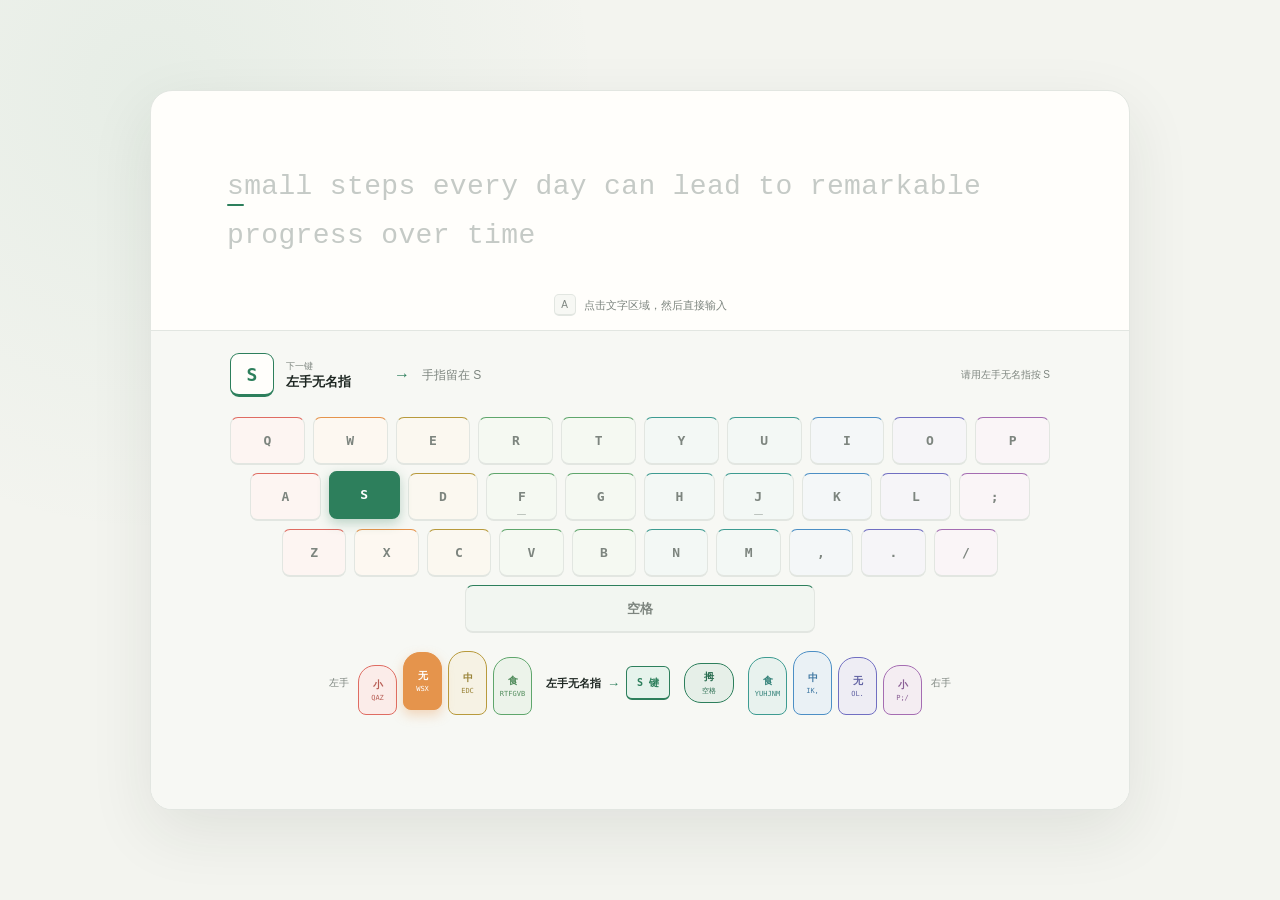
==== commit e8f17767: "Rebalance typing practice layout" ====
--- a/index.html
+++ b/index.html
@@ -5,7 +5,7 @@
     <meta name="viewport" content="width=device-width, initial-scale=1.0" />
     <meta name="description" content="简洁专注的网页打字与指法练习工具" />
     <title>轻打字 · Typing Practice</title>
-    <link rel="stylesheet" href="styles.css?v=4" />
+    <link rel="stylesheet" href="styles.css?v=5" />
   </head>
   <body>
     <main class="focus-shell">
@@ -24,14 +24,6 @@
               <span>点击文字区域，然后直接输入</span>
             </div>
           </div>
-
-          <div class="result" id="result" hidden>
-            <span class="result-icon" aria-hidden="true">✓</span>
-            <div>
-              <strong>完成本段，按 Enter 进入下一段</strong>
-              <p id="resultText"></p>
-            </div>
-          </div>
         </div>
 
         <div class="keyboard-panel">
@@ -44,6 +36,9 @@
             <span class="guide-arrow" aria-hidden="true">→</span>
             <b class="guide-home" id="returnHint">手指留在 S</b>
             <span class="keyboard-status" id="keyboardStatus">请用左手无名指按 S</span>
+            <span class="result" id="result" hidden>
+              <span id="resultText"></span>
+            </span>
           </div>
 
           <div class="virtual-keyboard" id="virtualKeyboard" aria-label="虚拟键盘"></div>
@@ -88,6 +83,6 @@
     ></textarea>
 
     <script src="passages.js?v=3"></script>
-    <script src="app.js?v=4"></script>
+    <script src="app.js?v=5"></script>
   </body>
 </html>
--- a/styles.css
+++ b/styles.css
@@ -78,16 +78,16 @@
 .typing-panel {
   position: relative;
   min-height: 0;
-  flex: 1 1 auto;
+  flex: 1 1 33.333%;
 }
 
 .typing-area {
   position: relative;
   display: flex;
   height: 100%;
-  min-height: 220px;
+  min-height: 0;
   align-items: center;
-  padding: clamp(34px, 6vh, 62px) clamp(28px, 7vw, 76px);
+  padding: clamp(24px, 4vh, 38px) clamp(28px, 7vw, 76px);
   cursor: text;
   outline: none;
 }
@@ -173,78 +173,47 @@
   font-size: 10px;
 }
 
-.result {
-  position: absolute;
-  right: 24px;
-  bottom: 16px;
-  left: 24px;
-  z-index: 3;
-  display: flex;
-  gap: 11px;
-  align-items: center;
-  padding: 12px 15px;
-  border: 1px solid color-mix(in srgb, var(--accent) 28%, var(--line));
-  border-radius: 11px;
-  background: color-mix(in srgb, var(--accent-soft) 90%, var(--surface));
-  box-shadow: 0 8px 24px rgba(30, 65, 45, 0.1);
-}
-
 .result[hidden] {
   display: none;
 }
 
-.result-icon {
-  display: grid;
-  width: 30px;
-  height: 30px;
-  flex: 0 0 auto;
-  place-items: center;
-  border-radius: 50%;
-  background: var(--accent);
-  color: #fff;
-  font-weight: 800;
-}
-
-.result strong {
-  color: var(--accent);
-  font-size: 13px;
-}
-
-.result p {
-  margin: 2px 0 0;
-  color: var(--muted);
-  font-size: 11px;
+.result {
+  margin-left: auto;
+  color: var(--muted);
+  font-size: 10px;
+  white-space: nowrap;
 }
 
 .keyboard-panel {
-  flex: 0 0 auto;
-  padding: 12px clamp(14px, 4vw, 34px) 15px;
+  min-height: 0;
+  flex: 2 1 66.667%;
+  padding: 18px clamp(16px, 4vw, 38px) 22px;
   border-top: 1px solid var(--line);
   background: var(--surface-soft);
 }
 
 .finger-guide {
   display: flex;
-  min-height: 48px;
-  gap: 10px;
+  min-height: 52px;
+  gap: 12px;
   align-items: center;
-  width: min(100%, 700px);
-  margin: 0 auto 10px;
+  width: min(100%, 820px);
+  margin: 0 auto 16px;
 }
 
 .next-key {
   display: grid;
-  width: 38px;
-  height: 38px;
+  width: 44px;
+  height: 44px;
   flex: 0 0 auto;
   place-items: center;
   border: 1px solid var(--accent);
   border-bottom-width: 3px;
-  border-radius: 8px;
+  border-radius: 9px;
   background: var(--surface);
   color: var(--accent);
   font-family: "SFMono-Regular", Consolas, monospace;
-  font-size: 16px;
+  font-size: 18px;
   font-weight: 800;
   text-transform: uppercase;
 }
@@ -261,7 +230,7 @@
 }
 
 .guide-copy strong {
-  font-size: 12px;
+  font-size: 13px;
 }
 
 .guide-arrow {
@@ -270,7 +239,7 @@
 
 .guide-home {
   color: var(--muted);
-  font-size: 11px;
+  font-size: 12px;
   font-weight: 500;
 }
 
@@ -291,40 +260,40 @@
 
 .virtual-keyboard {
   display: flex;
-  width: min(100%, 700px);
+  width: min(100%, 820px);
   flex-direction: column;
-  gap: 5px;
+  gap: 8px;
   margin: 0 auto;
 }
 
 .keyboard-row {
   display: flex;
-  gap: 5px;
+  gap: 8px;
   justify-content: center;
 }
 
 .keyboard-row:nth-child(2) {
-  padding: 0 16px;
+  padding: 0 20px;
 }
 
 .keyboard-row:nth-child(3) {
-  padding: 0 42px;
+  padding: 0 52px;
 }
 
 .virtual-key {
   position: relative;
   display: grid;
-  height: 34px;
+  height: 48px;
   flex: 1 1 0;
   place-items: center;
   border: 1px solid var(--line);
   border-top-color: var(--finger-color, var(--line));
   border-bottom-width: 2px;
-  border-radius: 6px;
+  border-radius: 8px;
   background: color-mix(in srgb, var(--finger-color, var(--surface)) 6%, var(--surface));
   color: var(--muted);
   font-family: "SFMono-Regular", Consolas, monospace;
-  font-size: 11px;
+  font-size: 13px;
   font-weight: 700;
   text-transform: uppercase;
   transition: 100ms ease;
@@ -342,8 +311,8 @@
 }
 
 .virtual-key.space {
-  max-width: 300px;
-  flex-basis: 300px;
+  max-width: 350px;
+  flex-basis: 350px;
   text-transform: none;
 }
 
@@ -380,15 +349,15 @@
 .compact-hands {
   display: grid;
   grid-template-columns: 1fr auto auto 1fr;
-  gap: 12px;
+  gap: 14px;
   align-items: center;
-  width: min(100%, 700px);
-  margin: 10px auto 0;
+  width: min(100%, 820px);
+  margin: 18px auto 0;
 }
 
 .hand-strip {
   display: flex;
-  gap: 4px;
+  gap: 6px;
   align-items: end;
 }
 
@@ -404,41 +373,41 @@
   align-self: center;
   padding: 0 3px;
   color: var(--muted);
-  font-size: 9px;
+  font-size: 10px;
 }
 
 .finger-marker {
   display: flex;
-  width: 31px;
-  height: 38px;
+  width: 39px;
+  height: 50px;
   flex-direction: column;
   align-items: center;
   justify-content: center;
   border: 1px solid var(--finger-color);
-  border-radius: 14px 14px 7px 7px;
+  border-radius: 17px 17px 8px 8px;
   background: color-mix(in srgb, var(--finger-color) 12%, var(--surface));
   color: color-mix(in srgb, var(--finger-color) 80%, var(--text));
   transition: 120ms ease;
 }
 
-.finger-marker.index { height: 44px; }
-.finger-marker.middle { height: 48px; }
-.finger-marker.ring { height: 44px; }
-.finger-marker.pinky { height: 38px; }
+.finger-marker.index { height: 58px; }
+.finger-marker.middle { height: 64px; }
+.finger-marker.ring { height: 58px; }
+.finger-marker.pinky { height: 50px; }
 .finger-marker.thumb {
-  width: 42px;
-  height: 32px;
-  border-radius: 14px;
+  width: 50px;
+  height: 40px;
+  border-radius: 17px;
 }
 
 .finger-marker b {
-  font-size: 9px;
+  font-size: 10px;
 }
 
 .finger-marker small {
   margin-top: 2px;
   font-family: "SFMono-Regular", Consolas, monospace;
-  font-size: 6px;
+  font-size: 7px;
 }
 
 .finger-marker.active {
@@ -457,7 +426,7 @@
 }
 
 .mapping-center strong {
-  font-size: 10px;
+  font-size: 11px;
 }
 
 .mapping-center i {
@@ -468,8 +437,8 @@
 
 .mapping-center > b {
   display: grid;
-  min-width: 38px;
-  height: 28px;
+  min-width: 44px;
+  height: 34px;
   padding: 0 7px;
   place-items: center;
   border: 1px solid var(--accent);
@@ -478,7 +447,7 @@
   background: var(--accent-soft);
   color: var(--accent);
   font-family: "SFMono-Regular", Consolas, monospace;
-  font-size: 9px;
+  font-size: 10px;
 }
 
 .typing-input {
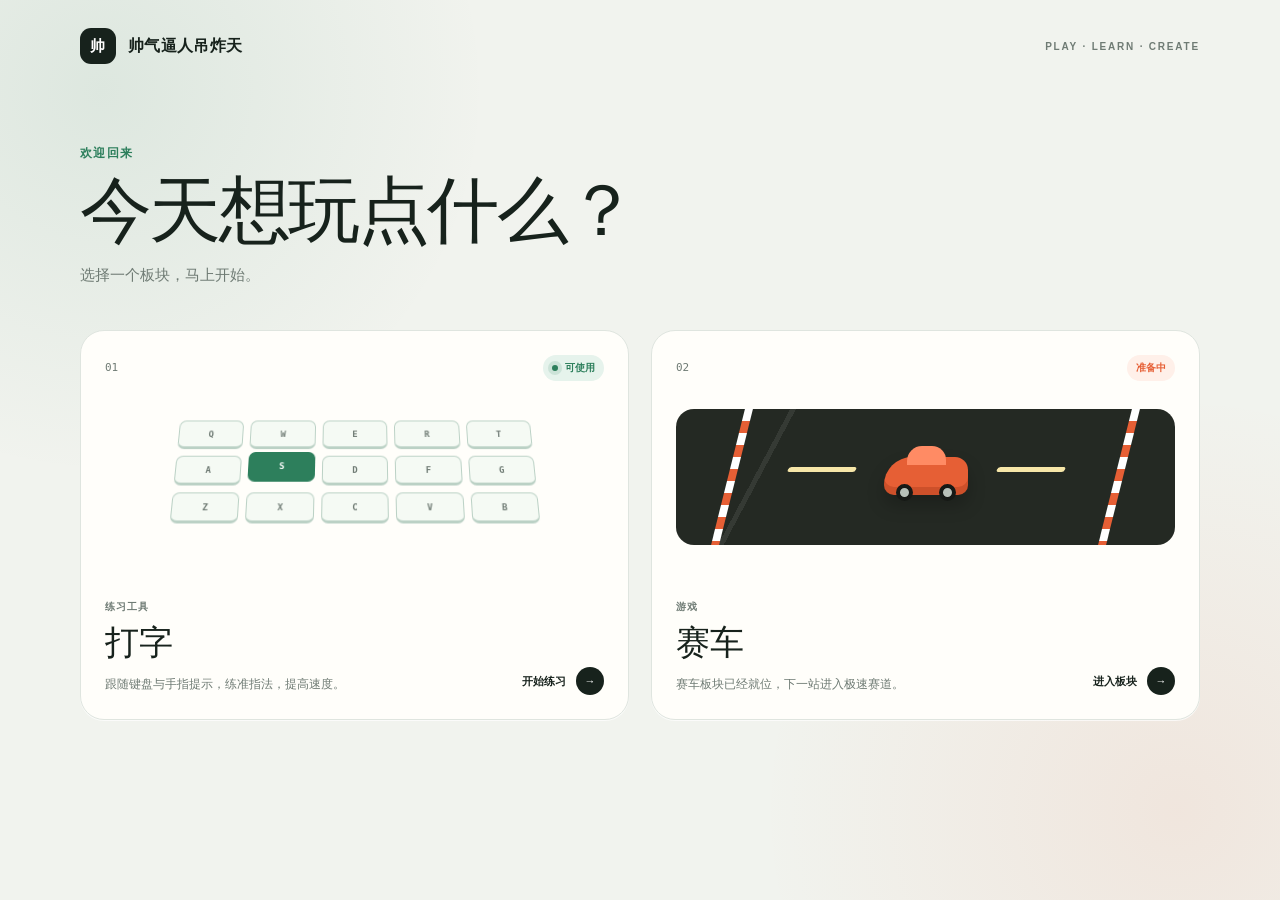
==== commit 7920d674: "Add branded homepage and racing module" ====
--- a/index.html
+++ b/index.html
@@ -3,86 +3,67 @@
   <head>
     <meta charset="UTF-8" />
     <meta name="viewport" content="width=device-width, initial-scale=1.0" />
-    <meta name="description" content="简洁专注的网页打字与指法练习工具" />
-    <title>轻打字 · Typing Practice</title>
-    <link rel="stylesheet" href="styles.css?v=5" />
+    <meta name="description" content="帅气逼人吊炸天——打字、赛车等轻量在线工具与游戏" />
+    <title>帅气逼人吊炸天</title>
+    <link rel="stylesheet" href="site.css?v=1" />
   </head>
-  <body>
-    <main class="focus-shell">
-      <section class="practice-card" id="practiceCard" aria-label="打字练习区域">
-        <div class="hidden-metrics" hidden>
-          <span id="wpm">0</span>
-          <span id="accuracy">100%</span>
-          <span id="time">0:00</span>
-        </div>
+  <body class="home-page">
+    <main class="home-shell">
+      <header class="home-header">
+        <a class="site-brand" href="./" aria-label="帅气逼人吊炸天首页">
+          <span class="brand-mark">帅</span>
+          <span>帅气逼人吊炸天</span>
+        </a>
+        <span class="header-note">PLAY · LEARN · CREATE</span>
+      </header>
 
-        <div class="typing-panel">
-          <div class="typing-area" id="typingArea" tabindex="0" role="textbox" aria-label="开始输入">
-            <p class="prompt" id="prompt"></p>
-            <div class="start-hint" id="startHint">
-              <span class="key-icon">A</span>
-              <span>点击文字区域，然后直接输入</span>
+      <section class="hero" aria-labelledby="heroTitle">
+        <p class="eyebrow">欢迎回来</p>
+        <h1 id="heroTitle">今天想玩点什么？</h1>
+        <p>选择一个板块，马上开始。</p>
+      </section>
+
+      <section class="module-grid" aria-label="网站板块">
+        <a class="module-card typing-module" href="typing.html">
+          <div class="module-topline">
+            <span class="module-number">01</span>
+            <span class="module-status live"><i></i> 可使用</span>
+          </div>
+          <div class="typing-visual" aria-hidden="true">
+            <span>Q</span><span>W</span><span>E</span><span>R</span><span>T</span>
+            <span>A</span><span class="active">S</span><span>D</span><span>F</span><span>G</span>
+            <span>Z</span><span>X</span><span>C</span><span>V</span><span>B</span>
+          </div>
+          <div class="module-copy">
+            <div>
+              <span class="module-label">练习工具</span>
+              <h2>打字</h2>
+              <p>跟随键盘与手指提示，练准指法，提高速度。</p>
             </div>
+            <span class="enter-button">开始练习 <b>→</b></span>
           </div>
-        </div>
+        </a>
 
-        <div class="keyboard-panel">
-          <div class="finger-guide" aria-live="polite">
-            <span class="next-key" id="nextKey">S</span>
-            <div class="guide-copy">
-              <span>下一键</span>
-              <strong id="fingerName">左手无名指</strong>
+        <a class="module-card racing-module" href="racing.html">
+          <div class="module-topline">
+            <span class="module-number">02</span>
+            <span class="module-status soon">准备中</span>
+          </div>
+          <div class="racing-visual" aria-hidden="true">
+            <span class="road-line line-one"></span>
+            <span class="road-line line-two"></span>
+            <span class="car"><i></i><b></b></span>
+          </div>
+          <div class="module-copy">
+            <div>
+              <span class="module-label">游戏</span>
+              <h2>赛车</h2>
+              <p>赛车板块已经就位，下一站进入极速赛道。</p>
             </div>
-            <span class="guide-arrow" aria-hidden="true">→</span>
-            <b class="guide-home" id="returnHint">手指留在 S</b>
-            <span class="keyboard-status" id="keyboardStatus">请用左手无名指按 S</span>
-            <span class="result" id="result" hidden>
-              <span id="resultText"></span>
-            </span>
+            <span class="enter-button">进入板块 <b>→</b></span>
           </div>
-
-          <div class="virtual-keyboard" id="virtualKeyboard" aria-label="虚拟键盘"></div>
-
-          <div class="compact-hands" aria-label="手指键位提示">
-            <div class="hand-strip left-strip">
-              <span class="hand-name">左手</span>
-              <span class="finger-marker pinky finger-group-left-pinky" data-hand="左手" data-finger="小指"><b>小</b><small>QAZ</small></span>
-              <span class="finger-marker ring finger-group-left-ring" data-hand="左手" data-finger="无名指"><b>无</b><small>WSX</small></span>
-              <span class="finger-marker middle finger-group-left-middle" data-hand="左手" data-finger="中指"><b>中</b><small>EDC</small></span>
-              <span class="finger-marker index finger-group-left-index" data-hand="左手" data-finger="食指"><b>食</b><small>RTFGVB</small></span>
-            </div>
-
-            <div class="mapping-center" aria-live="polite">
-              <strong id="mappingHint">左手无名指</strong>
-              <i aria-hidden="true">→</i>
-              <b id="mappingKey">S 键</b>
-            </div>
-
-            <span class="finger-marker thumb finger-group-thumb" data-hand="双手" data-finger="拇指"><b>拇</b><small>空格</small></span>
-
-            <div class="hand-strip right-strip">
-              <span class="finger-marker index finger-group-right-index" data-hand="右手" data-finger="食指"><b>食</b><small>YUHJNM</small></span>
-              <span class="finger-marker middle finger-group-right-middle" data-hand="右手" data-finger="中指"><b>中</b><small>IK,</small></span>
-              <span class="finger-marker ring finger-group-right-ring" data-hand="右手" data-finger="无名指"><b>无</b><small>OL.</small></span>
-              <span class="finger-marker pinky finger-group-right-pinky" data-hand="右手" data-finger="小指"><b>小</b><small>P;/</small></span>
-              <span class="hand-name">右手</span>
-            </div>
-          </div>
-        </div>
+        </a>
       </section>
     </main>
-
-    <textarea
-      id="typingInput"
-      class="typing-input"
-      aria-hidden="true"
-      autocomplete="off"
-      autocapitalize="off"
-      autocorrect="off"
-      spellcheck="false"
-    ></textarea>
-
-    <script src="passages.js?v=3"></script>
-    <script src="app.js?v=5"></script>
   </body>
 </html>
--- a/site.css
+++ b/site.css
@@ -0,0 +1,522 @@
+:root {
+  color-scheme: light;
+  --ink: #17221c;
+  --muted: #6f7b74;
+  --paper: #f1f3ee;
+  --card: #fffefa;
+  --line: #dfe5df;
+  --green: #2d7f5c;
+  --green-soft: #e6f3ec;
+  --orange: #e65f35;
+  --orange-soft: #fff0e9;
+  --shadow: 0 24px 70px rgba(23, 34, 28, 0.1);
+}
+
+* {
+  box-sizing: border-box;
+}
+
+html,
+body {
+  min-width: 320px;
+  min-height: 100%;
+  margin: 0;
+}
+
+body {
+  background:
+    radial-gradient(circle at 8% 10%, rgba(45, 127, 92, 0.1), transparent 24rem),
+    radial-gradient(circle at 92% 90%, rgba(230, 95, 53, 0.09), transparent 26rem),
+    var(--paper);
+  color: var(--ink);
+  font-family: Inter, ui-sans-serif, -apple-system, BlinkMacSystemFont, "Segoe UI", sans-serif;
+}
+
+a {
+  color: inherit;
+  text-decoration: none;
+}
+
+.home-shell {
+  width: min(100% - 40px, 1120px);
+  margin: 0 auto;
+  padding: 28px 0 44px;
+}
+
+.home-header {
+  display: flex;
+  align-items: center;
+  justify-content: space-between;
+}
+
+.site-brand {
+  display: inline-flex;
+  gap: 12px;
+  align-items: center;
+  font-size: 16px;
+  font-weight: 800;
+  letter-spacing: 0.02em;
+}
+
+.brand-mark {
+  display: grid;
+  width: 36px;
+  height: 36px;
+  place-items: center;
+  border-radius: 11px;
+  background: var(--ink);
+  color: #fff;
+  font-size: 15px;
+}
+
+.header-note {
+  color: var(--muted);
+  font-size: 10px;
+  font-weight: 700;
+  letter-spacing: 0.18em;
+}
+
+.hero {
+  padding: clamp(58px, 9vh, 92px) 0 clamp(32px, 5vh, 52px);
+}
+
+.eyebrow {
+  margin: 0 0 12px;
+  color: var(--green);
+  font-size: 12px;
+  font-weight: 800;
+  letter-spacing: 0.12em;
+}
+
+.hero h1 {
+  margin: 0;
+  font-family: Georgia, "Noto Serif SC", serif;
+  font-size: clamp(40px, 6vw, 72px);
+  font-weight: 500;
+  letter-spacing: -0.035em;
+  line-height: 1.05;
+}
+
+.hero > p:last-child {
+  margin: 16px 0 0;
+  color: var(--muted);
+  font-size: 15px;
+}
+
+.module-grid {
+  display: grid;
+  grid-template-columns: repeat(2, minmax(0, 1fr));
+  gap: 22px;
+}
+
+.module-card {
+  position: relative;
+  display: flex;
+  min-height: 390px;
+  overflow: hidden;
+  flex-direction: column;
+  padding: 24px;
+  border: 1px solid var(--line);
+  border-radius: 24px;
+  background: var(--card);
+  box-shadow: 0 1px 0 rgba(255, 255, 255, 0.7);
+  transition: border-color 180ms ease, box-shadow 180ms ease, transform 180ms ease;
+}
+
+.module-card:hover {
+  box-shadow: var(--shadow);
+  transform: translateY(-5px);
+}
+
+.typing-module:hover {
+  border-color: color-mix(in srgb, var(--green) 45%, var(--line));
+}
+
+.racing-module:hover {
+  border-color: color-mix(in srgb, var(--orange) 45%, var(--line));
+}
+
+.module-topline {
+  position: relative;
+  z-index: 2;
+  display: flex;
+  align-items: center;
+  justify-content: space-between;
+}
+
+.module-number {
+  color: var(--muted);
+  font-family: "SFMono-Regular", Consolas, monospace;
+  font-size: 11px;
+}
+
+.module-status {
+  display: inline-flex;
+  gap: 7px;
+  align-items: center;
+  padding: 6px 9px;
+  border-radius: 999px;
+  font-size: 10px;
+  font-weight: 700;
+}
+
+.module-status.live {
+  background: var(--green-soft);
+  color: var(--green);
+}
+
+.module-status.live i,
+.coming-badge i {
+  width: 6px;
+  height: 6px;
+  border-radius: 50%;
+  background: currentColor;
+  box-shadow: 0 0 0 4px color-mix(in srgb, currentColor 14%, transparent);
+}
+
+.module-status.soon {
+  background: var(--orange-soft);
+  color: var(--orange);
+}
+
+.typing-visual {
+  display: grid;
+  grid-template-columns: repeat(5, 1fr);
+  gap: 7px;
+  width: min(84%, 360px);
+  margin: 36px auto 32px;
+  transform: perspective(500px) rotateX(16deg);
+}
+
+.typing-visual span {
+  display: grid;
+  height: 31px;
+  place-items: center;
+  border: 1px solid color-mix(in srgb, var(--green) 20%, var(--line));
+  border-bottom-width: 3px;
+  border-radius: 7px;
+  background: color-mix(in srgb, var(--green-soft) 40%, var(--card));
+  color: var(--muted);
+  font-family: "SFMono-Regular", Consolas, monospace;
+  font-size: 9px;
+  font-weight: 700;
+}
+
+.typing-visual span.active {
+  border-color: var(--green);
+  background: var(--green);
+  color: #fff;
+  transform: translateY(-4px);
+}
+
+.racing-visual {
+  position: relative;
+  height: 136px;
+  overflow: hidden;
+  margin: 28px 0 30px;
+  border-radius: 18px;
+  background:
+    linear-gradient(118deg, transparent 0 20%, rgba(255, 255, 255, 0.08) 20% 21%, transparent 21% 100%),
+    #242923;
+}
+
+.racing-visual::before,
+.racing-visual::after {
+  position: absolute;
+  top: 0;
+  bottom: 0;
+  width: 8px;
+  background: repeating-linear-gradient(#fff 0 12px, var(--orange) 12px 24px);
+  content: "";
+  transform: skewX(-14deg);
+}
+
+.racing-visual::before { left: 52px; }
+.racing-visual::after { right: 52px; }
+
+.road-line {
+  position: absolute;
+  top: 58px;
+  width: 68px;
+  height: 5px;
+  border-radius: 5px;
+  background: #f6e6a8;
+  transform: skewX(-24deg);
+}
+
+.line-one { left: 112px; }
+.line-two { right: 110px; }
+
+.car,
+.race-car {
+  position: absolute;
+  display: block;
+  width: 84px;
+  height: 38px;
+  border-radius: 28px 13px 10px 10px;
+  background: var(--orange);
+  box-shadow: inset 0 -8px 0 rgba(116, 29, 7, 0.22), 0 10px 18px rgba(0, 0, 0, 0.22);
+}
+
+.car {
+  top: 48px;
+  left: calc(50% - 42px);
+}
+
+.car::before,
+.race-car::before {
+  position: absolute;
+  top: -11px;
+  left: 23px;
+  width: 39px;
+  height: 19px;
+  border-radius: 15px 14px 0 0;
+  background: #ff8b64;
+  content: "";
+}
+
+.car i,
+.car b,
+.race-car i,
+.race-car b {
+  position: absolute;
+  bottom: -6px;
+  width: 17px;
+  height: 17px;
+  border: 4px solid #161916;
+  border-radius: 50%;
+  background: #b7c0b9;
+}
+
+.car i,
+.race-car i { left: 12px; }
+.car b,
+.race-car b { right: 12px; }
+
+.module-copy {
+  display: flex;
+  gap: 22px;
+  align-items: end;
+  justify-content: space-between;
+  margin-top: auto;
+}
+
+.module-label {
+  color: var(--muted);
+  font-size: 10px;
+  font-weight: 700;
+  letter-spacing: 0.1em;
+}
+
+.module-copy h2 {
+  margin: 6px 0 8px;
+  font-family: Georgia, "Noto Serif SC", serif;
+  font-size: 34px;
+  font-weight: 500;
+}
+
+.module-copy p {
+  max-width: 300px;
+  margin: 0;
+  color: var(--muted);
+  font-size: 12px;
+  line-height: 1.7;
+}
+
+.enter-button {
+  flex: 0 0 auto;
+  font-size: 11px;
+  font-weight: 750;
+  white-space: nowrap;
+}
+
+.enter-button b {
+  display: inline-grid;
+  width: 28px;
+  height: 28px;
+  margin-left: 7px;
+  place-items: center;
+  border-radius: 50%;
+  background: var(--ink);
+  color: #fff;
+  transition: transform 180ms ease;
+}
+
+.module-card:hover .enter-button b {
+  transform: translateX(4px);
+}
+
+.racing-shell {
+  width: min(100% - 40px, 1120px);
+  margin: 0 auto;
+  padding: 28px 0;
+}
+
+.back-link {
+  display: inline-flex;
+  padding: 9px 13px;
+  border: 1px solid var(--line);
+  border-radius: 999px;
+  background: rgba(255, 254, 250, 0.7);
+  color: var(--muted);
+  font-size: 11px;
+  font-weight: 700;
+}
+
+.racing-stage {
+  display: grid;
+  min-height: calc(100dvh - 112px);
+  overflow: hidden;
+  grid-template-columns: 0.8fr 1.2fr;
+  margin-top: 24px;
+  border: 1px solid var(--line);
+  border-radius: 28px;
+  background: var(--card);
+  box-shadow: var(--shadow);
+}
+
+.stage-copy {
+  display: flex;
+  flex-direction: column;
+  justify-content: center;
+  padding: clamp(38px, 7vw, 84px);
+}
+
+.stage-kicker {
+  color: var(--orange);
+  font-size: 10px;
+  font-weight: 800;
+  letter-spacing: 0.14em;
+}
+
+.stage-copy h1 {
+  margin: 14px 0;
+  font-family: Georgia, "Noto Serif SC", serif;
+  font-size: clamp(52px, 8vw, 88px);
+  font-weight: 500;
+}
+
+.stage-copy p {
+  max-width: 360px;
+  margin: 0;
+  color: var(--muted);
+  font-size: 14px;
+  line-height: 1.8;
+}
+
+.coming-badge {
+  display: inline-flex;
+  width: fit-content;
+  gap: 9px;
+  align-items: center;
+  margin-top: 28px;
+  padding: 9px 12px;
+  border-radius: 999px;
+  background: var(--orange-soft);
+  color: var(--orange);
+  font-size: 11px;
+  font-weight: 750;
+}
+
+.track-scene {
+  position: relative;
+  overflow: hidden;
+  background:
+    radial-gradient(circle at 50% 26%, rgba(255, 255, 255, 0.09), transparent 14rem),
+    #20251f;
+}
+
+.track-scene::before {
+  position: absolute;
+  top: -15%;
+  bottom: -15%;
+  left: 50%;
+  width: 58%;
+  background: #303530;
+  content: "";
+  transform: translateX(-50%) perspective(300px) rotateX(3deg);
+}
+
+.track-edge {
+  position: absolute;
+  z-index: 1;
+  top: -10%;
+  bottom: -10%;
+  width: 11px;
+  background: repeating-linear-gradient(var(--orange) 0 22px, #fff 22px 44px);
+}
+
+.edge-left { left: 20%; }
+.edge-right { right: 20%; }
+
+.track-dash {
+  position: absolute;
+  z-index: 1;
+  left: calc(50% - 4px);
+  width: 8px;
+  height: 82px;
+  border-radius: 5px;
+  background: #f7e5a4;
+}
+
+.dash-one { top: 2%; }
+.dash-two { top: 38%; }
+.dash-three { top: 74%; }
+
+.race-car {
+  z-index: 3;
+  right: 28%;
+  bottom: 18%;
+  width: 108px;
+  height: 48px;
+  transform: rotate(-4deg);
+}
+
+@media (max-width: 760px) {
+  .home-shell,
+  .racing-shell {
+    width: min(100% - 24px, 1120px);
+  }
+
+  .header-note {
+    display: none;
+  }
+
+  .hero {
+    padding-top: 52px;
+  }
+
+  .module-grid,
+  .racing-stage {
+    grid-template-columns: 1fr;
+  }
+
+  .module-card {
+    min-height: 360px;
+  }
+
+  .module-copy {
+    align-items: start;
+    flex-direction: column;
+  }
+
+  .racing-stage {
+    min-height: calc(100dvh - 100px);
+  }
+
+  .stage-copy {
+    min-height: 330px;
+  }
+
+  .track-scene {
+    min-height: 420px;
+  }
+}
+
+@media (prefers-reduced-motion: reduce) {
+  *,
+  *::before,
+  *::after {
+    transition-duration: 0.01ms !important;
+  }
+}
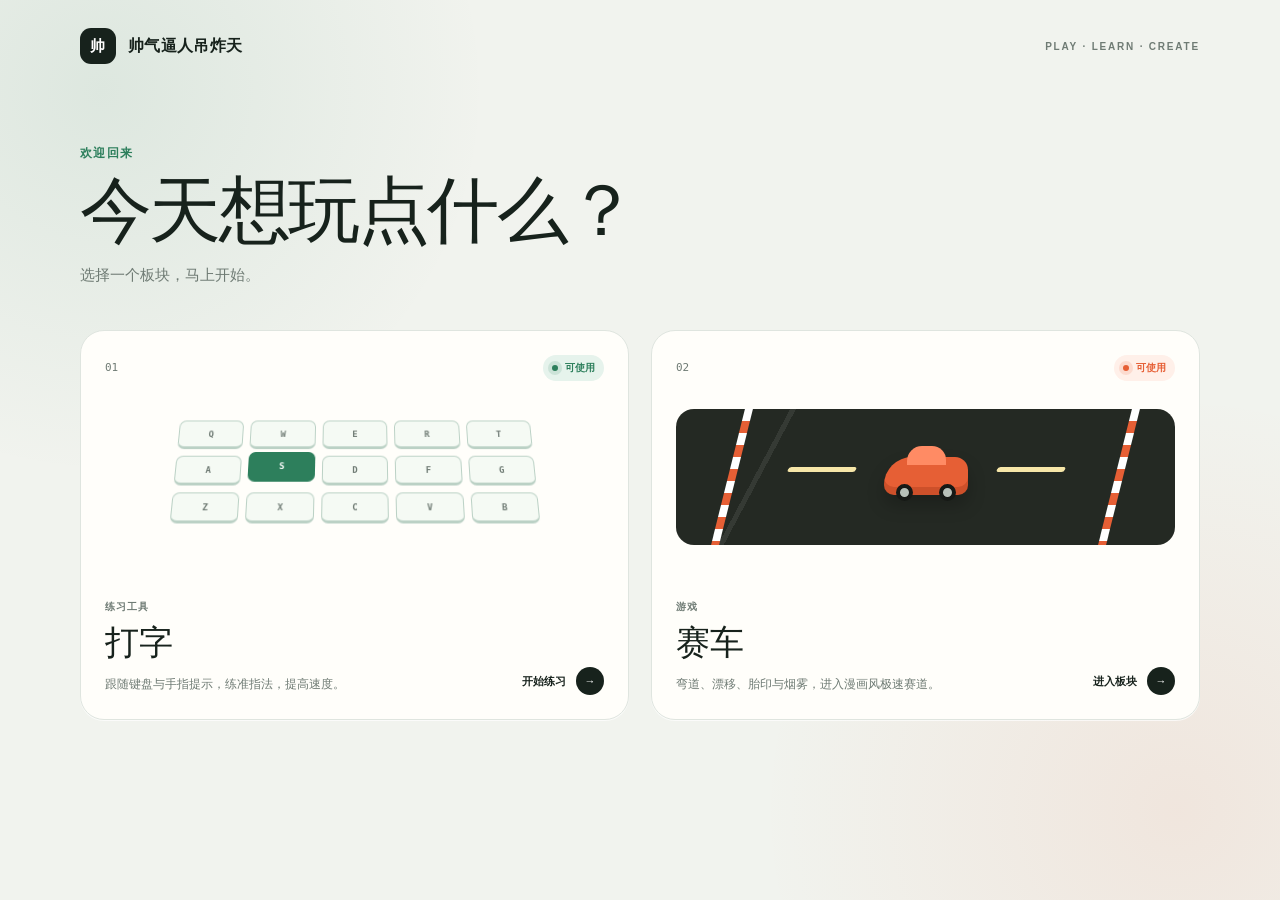
==== commit 6b5894e3: "Build playable drifting racing module" ====
--- a/index.html
+++ b/index.html
@@ -5,7 +5,7 @@
     <meta name="viewport" content="width=device-width, initial-scale=1.0" />
     <meta name="description" content="帅气逼人吊炸天——打字、赛车等轻量在线工具与游戏" />
     <title>帅气逼人吊炸天</title>
-    <link rel="stylesheet" href="site.css?v=1" />
+    <link rel="stylesheet" href="site.css?v=2" />
   </head>
   <body class="home-page">
     <main class="home-shell">
@@ -47,7 +47,7 @@
         <a class="module-card racing-module" href="racing.html">
           <div class="module-topline">
             <span class="module-number">02</span>
-            <span class="module-status soon">准备中</span>
+            <span class="module-status live racing-live"><i></i> 可使用</span>
           </div>
           <div class="racing-visual" aria-hidden="true">
             <span class="road-line line-one"></span>
@@ -58,7 +58,7 @@
             <div>
               <span class="module-label">游戏</span>
               <h2>赛车</h2>
-              <p>赛车板块已经就位，下一站进入极速赛道。</p>
+              <p>弯道、漂移、胎印与烟雾，进入漫画风极速赛道。</p>
             </div>
             <span class="enter-button">进入板块 <b>→</b></span>
           </div>
--- a/site.css
+++ b/site.css
@@ -165,6 +165,11 @@
   color: var(--green);
 }
 
+.module-status.racing-live {
+  background: var(--orange-soft);
+  color: var(--orange);
+}
+
 .module-status.live i,
 .coming-badge i {
   width: 6px;
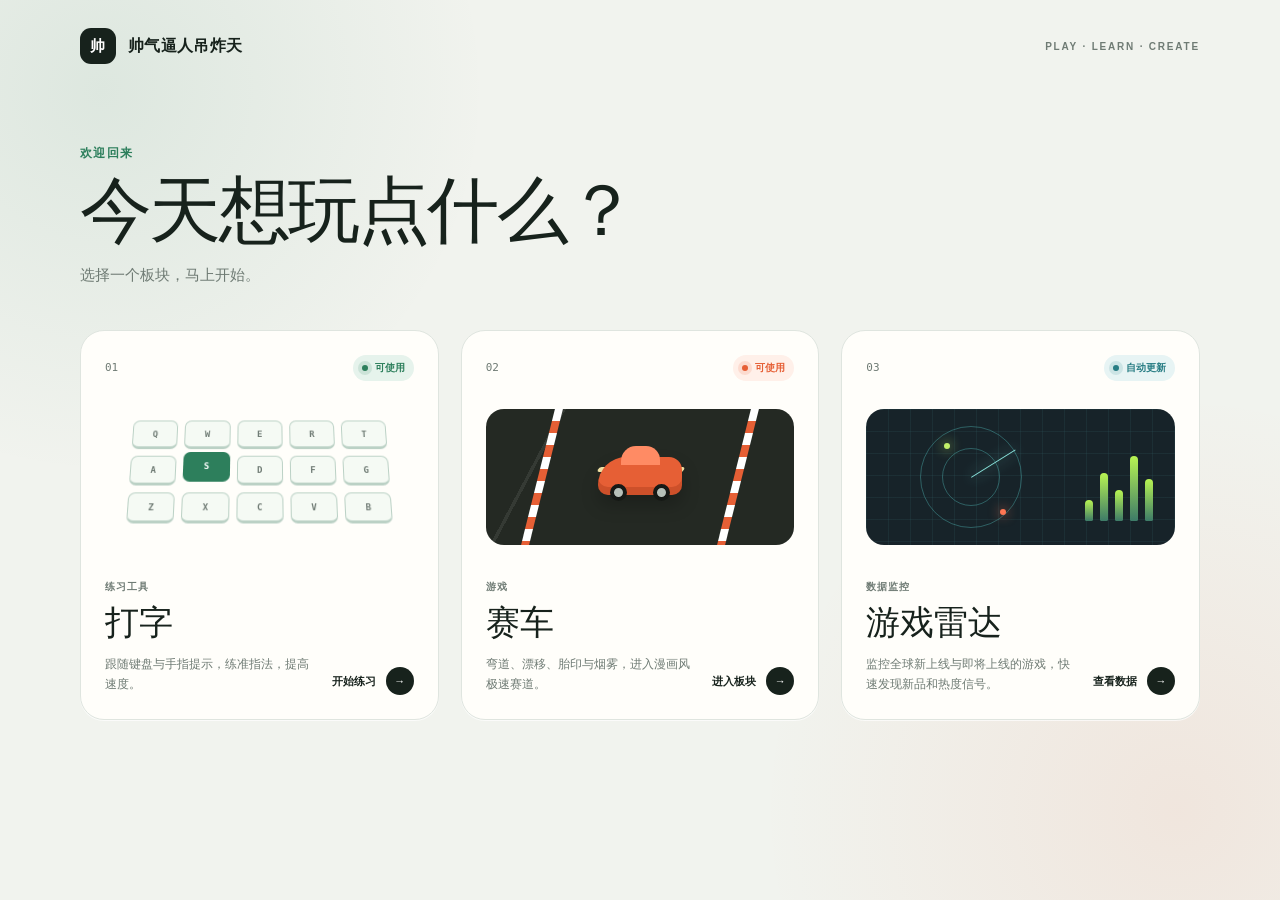
==== commit cb75a6a1: "Add global game radar MVP" ====
--- a/index.html
+++ b/index.html
@@ -5,7 +5,7 @@
     <meta name="viewport" content="width=device-width, initial-scale=1.0" />
     <meta name="description" content="帅气逼人吊炸天——打字、赛车等轻量在线工具与游戏" />
     <title>帅气逼人吊炸天</title>
-    <link rel="stylesheet" href="site.css?v=2" />
+    <link rel="stylesheet" href="site.css?v=3" />
   </head>
   <body class="home-page">
     <main class="home-shell">
@@ -63,6 +63,29 @@
             <span class="enter-button">进入板块 <b>→</b></span>
           </div>
         </a>
+
+        <a class="module-card radar-module" href="game-radar.html">
+          <div class="module-topline">
+            <span class="module-number">03</span>
+            <span class="module-status live radar-live"><i></i> 自动更新</span>
+          </div>
+          <div class="radar-visual" aria-hidden="true">
+            <span class="radar-ring ring-one"></span>
+            <span class="radar-ring ring-two"></span>
+            <i class="radar-beam"></i>
+            <b class="radar-dot dot-one"></b>
+            <b class="radar-dot dot-two"></b>
+            <div class="radar-bars"><span></span><span></span><span></span><span></span><span></span></div>
+          </div>
+          <div class="module-copy">
+            <div>
+              <span class="module-label">数据监控</span>
+              <h2>游戏雷达</h2>
+              <p>监控全球新上线与即将上线的游戏，快速发现新品和热度信号。</p>
+            </div>
+            <span class="enter-button">查看数据 <b>→</b></span>
+          </div>
+        </a>
       </section>
     </main>
   </body>
--- a/site.css
+++ b/site.css
@@ -105,7 +105,7 @@
 
 .module-grid {
   display: grid;
-  grid-template-columns: repeat(2, minmax(0, 1fr));
+  grid-template-columns: repeat(3, minmax(0, 1fr));
   gap: 22px;
 }
 
@@ -136,6 +136,10 @@
   border-color: color-mix(in srgb, var(--orange) 45%, var(--line));
 }
 
+.radar-module:hover {
+  border-color: color-mix(in srgb, #3f9fa8 50%, var(--line));
+}
+
 .module-topline {
   position: relative;
   z-index: 2;
@@ -168,6 +172,11 @@
 .module-status.racing-live {
   background: var(--orange-soft);
   color: var(--orange);
+}
+
+.module-status.radar-live {
+  background: #e7f4f4;
+  color: #287d84;
 }
 
 .module-status.live i,
@@ -297,6 +306,41 @@
 .race-car i { left: 12px; }
 .car b,
 .race-car b { right: 12px; }
+
+.radar-visual {
+  position: relative;
+  height: 136px;
+  overflow: hidden;
+  margin: 28px 0 30px;
+  border-radius: 18px;
+  background:
+    linear-gradient(rgba(80, 165, 172, 0.09) 1px, transparent 1px),
+    linear-gradient(90deg, rgba(80, 165, 172, 0.09) 1px, transparent 1px),
+    #172329;
+  background-size: 22px 22px;
+}
+
+.radar-ring {
+  position: absolute;
+  top: 50%;
+  left: 34%;
+  border: 1px solid rgba(91, 214, 210, 0.34);
+  border-radius: 50%;
+  transform: translate(-50%, -50%);
+}
+.ring-one { width: 102px; height: 102px; }
+.ring-two { width: 58px; height: 58px; }
+.radar-beam { position: absolute; top: 50%; left: 34%; width: 52px; height: 1px; background: #87dfd9; box-shadow: 0 0 14px #87dfd9; transform-origin: 0 0; transform: rotate(-32deg); }
+.radar-dot { position: absolute; width: 6px; height: 6px; border-radius: 50%; background: #c1ef69; box-shadow: 0 0 12px #c1ef69; }
+.dot-one { top: 34px; left: 78px; }
+.dot-two { bottom: 30px; left: 134px; background: #ff7653; box-shadow: 0 0 12px #ff7653; }
+.radar-bars { position: absolute; right: 22px; bottom: 24px; display: flex; gap: 7px; align-items: end; height: 72px; }
+.radar-bars span { width: 8px; border-radius: 5px 5px 2px 2px; background: linear-gradient(#b8f452, #3d7b68); }
+.radar-bars span:nth-child(1) { height: 28%; }
+.radar-bars span:nth-child(2) { height: 66%; }
+.radar-bars span:nth-child(3) { height: 42%; }
+.radar-bars span:nth-child(4) { height: 90%; }
+.radar-bars span:nth-child(5) { height: 58%; }
 
 .module-copy {
   display: flex;
@@ -518,6 +562,16 @@
   }
 }
 
+@media (min-width: 761px) and (max-width: 1000px) {
+  .module-grid {
+    grid-template-columns: 1fr 1fr;
+  }
+
+  .radar-module {
+    grid-column: 1 / -1;
+  }
+}
+
 @media (prefers-reduced-motion: reduce) {
   *,
   *::before,
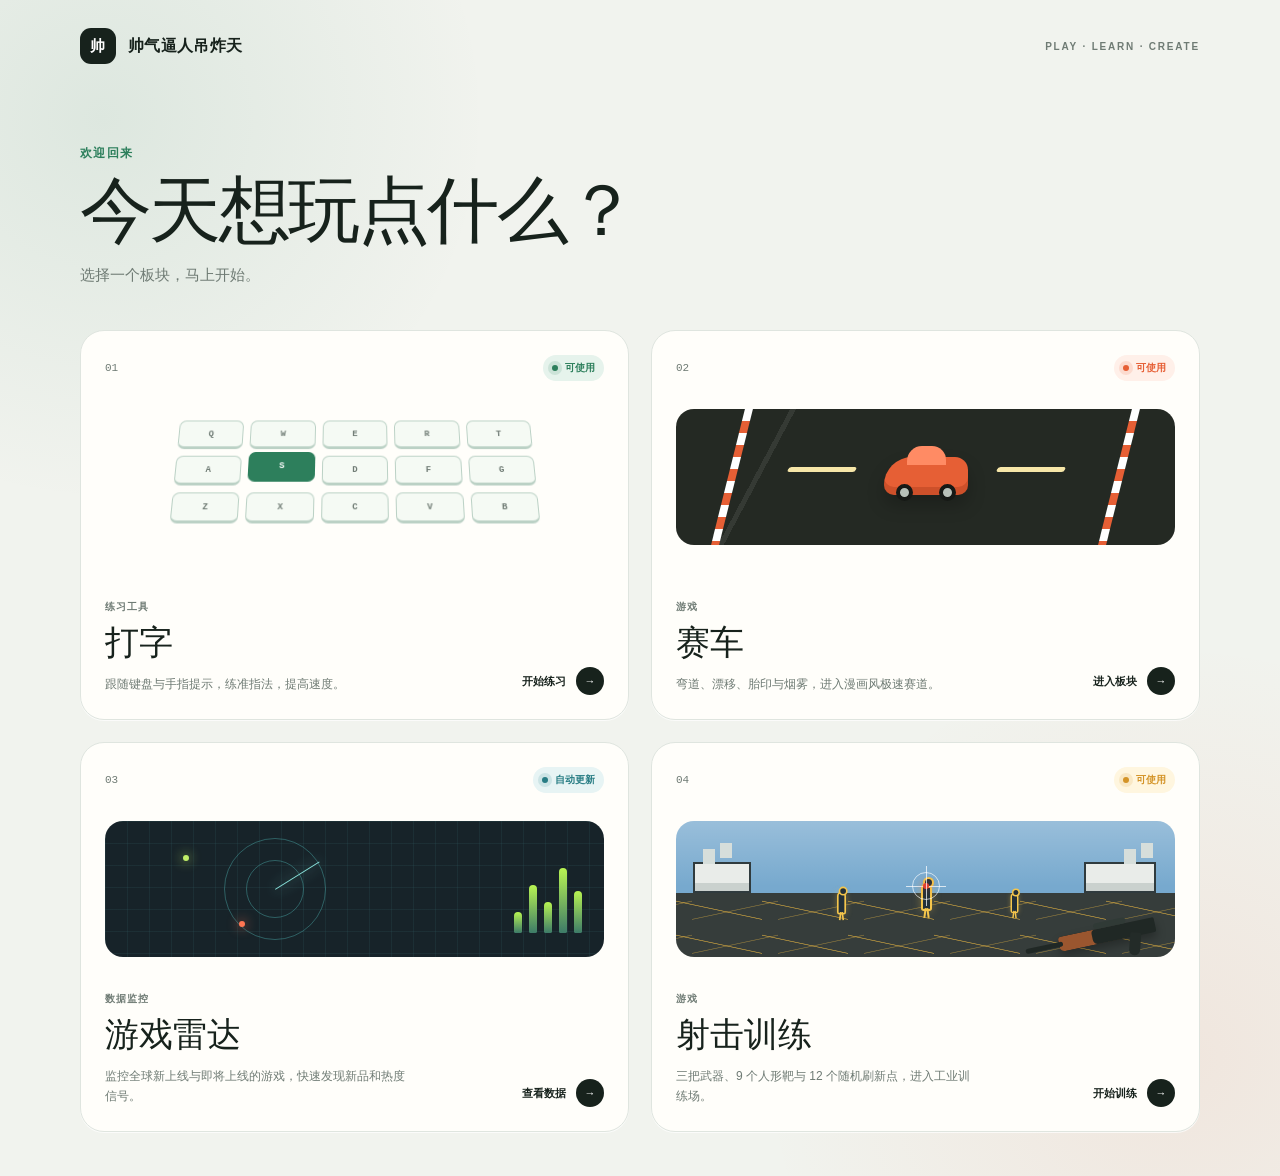
==== commit 081f098e: "Improve FPS trainer presentation" ====
--- a/index.html
+++ b/index.html
@@ -5,7 +5,7 @@
     <meta name="viewport" content="width=device-width, initial-scale=1.0" />
     <meta name="description" content="帅气逼人吊炸天——打字、赛车等轻量在线工具与游戏" />
     <title>帅气逼人吊炸天</title>
-    <link rel="stylesheet" href="site.css?v=3" />
+    <link rel="stylesheet" href="site.css?v=4" />
   </head>
   <body class="home-page">
     <main class="home-shell">
@@ -86,6 +86,30 @@
             <span class="enter-button">查看数据 <b>→</b></span>
           </div>
         </a>
+
+        <a class="module-card aim-module" href="games/ball-aim-trainer/web/">
+          <div class="module-topline">
+            <span class="module-number">04</span>
+            <span class="module-status live aim-live"><i></i> 可使用</span>
+          </div>
+          <div class="aim-visual" aria-hidden="true">
+            <span class="aim-building building-left"></span>
+            <span class="aim-building building-right"></span>
+            <span class="aim-target target-left"><i></i></span>
+            <span class="aim-target target-center"><i></i></span>
+            <span class="aim-target target-right"><i></i></span>
+            <span class="aim-crosshair"><i></i></span>
+            <span class="aim-rifle"><i></i><b></b></span>
+          </div>
+          <div class="module-copy">
+            <div>
+              <span class="module-label">游戏</span>
+              <h2>射击训练</h2>
+              <p>三把武器、9 个人形靶与 12 个随机刷新点，进入工业训练场。</p>
+            </div>
+            <span class="enter-button">开始训练 <b>→</b></span>
+          </div>
+        </a>
       </section>
     </main>
   </body>
--- a/site.css
+++ b/site.css
@@ -9,6 +9,8 @@
   --green-soft: #e6f3ec;
   --orange: #e65f35;
   --orange-soft: #fff0e9;
+  --yellow: #d49428;
+  --yellow-soft: #fff6df;
   --shadow: 0 24px 70px rgba(23, 34, 28, 0.1);
 }
 
@@ -105,7 +107,7 @@
 
 .module-grid {
   display: grid;
-  grid-template-columns: repeat(3, minmax(0, 1fr));
+  grid-template-columns: repeat(2, minmax(0, 1fr));
   gap: 22px;
 }
 
@@ -140,6 +142,10 @@
   border-color: color-mix(in srgb, #3f9fa8 50%, var(--line));
 }
 
+.aim-module:hover {
+  border-color: color-mix(in srgb, var(--yellow) 55%, var(--line));
+}
+
 .module-topline {
   position: relative;
   z-index: 2;
@@ -177,6 +183,11 @@
 .module-status.radar-live {
   background: #e7f4f4;
   color: #287d84;
+}
+
+.module-status.aim-live {
+  background: var(--yellow-soft);
+  color: var(--yellow);
 }
 
 .module-status.live i,
@@ -342,6 +353,162 @@
 .radar-bars span:nth-child(4) { height: 90%; }
 .radar-bars span:nth-child(5) { height: 58%; }
 
+.aim-visual {
+  position: relative;
+  height: 136px;
+  overflow: hidden;
+  margin: 28px 0 30px;
+  border-radius: 18px;
+  background:
+    linear-gradient(180deg, rgba(255, 255, 255, 0.25), transparent 48%),
+    linear-gradient(180deg, #77a9ce 0 53%, #363d3b 53% 100%);
+}
+
+.aim-visual::before {
+  position: absolute;
+  right: 0;
+  bottom: 0;
+  left: 0;
+  height: 47%;
+  background:
+    linear-gradient(12deg, transparent 48%, rgba(236, 184, 65, 0.55) 49% 50%, transparent 51%) 0 0 / 86px 34px,
+    linear-gradient(-12deg, transparent 48%, rgba(236, 184, 65, 0.3) 49% 50%, transparent 51%) 16px 0 / 86px 34px;
+  content: "";
+}
+
+.aim-building {
+  position: absolute;
+  bottom: 47%;
+  width: 58px;
+  height: 31px;
+  border: 2px solid #303b3e;
+  background: #e9ece9;
+  box-shadow: inset 0 -8px 0 #cad1ce;
+}
+
+.aim-building::before {
+  position: absolute;
+  top: -15px;
+  width: 12px;
+  height: 15px;
+  background: #d6dedb;
+  box-shadow: 17px -6px 0 #d6dedb;
+  content: "";
+}
+
+.building-left { left: 17px; }
+.building-right { right: 19px; width: 72px; }
+.building-left::before { left: 8px; }
+.building-right::before { right: 18px; }
+
+.aim-target {
+  position: absolute;
+  z-index: 2;
+  bottom: 40px;
+  width: 11px;
+  height: 28px;
+  border: 2px solid #f5c64c;
+  border-radius: 6px 6px 3px 3px;
+  background: #233038;
+  box-shadow: 0 0 8px rgba(245, 198, 76, 0.34);
+}
+
+.aim-target::before {
+  position: absolute;
+  top: -8px;
+  left: 0;
+  width: 7px;
+  height: 7px;
+  border: 2px solid #f5c64c;
+  border-radius: 50%;
+  background: #233038;
+  content: "";
+}
+
+.aim-target i::before,
+.aim-target i::after {
+  position: absolute;
+  bottom: -9px;
+  width: 2px;
+  height: 10px;
+  background: #f5c64c;
+  content: "";
+}
+
+.aim-target i::before { left: 1px; transform: rotate(8deg); }
+.aim-target i::after { right: 1px; transform: rotate(-8deg); }
+.target-left { left: 32%; transform: scale(0.82); }
+.target-center { left: 49%; bottom: 46px; }
+.target-right { right: 31%; transform: scale(0.72); }
+
+.aim-crosshair {
+  position: absolute;
+  z-index: 4;
+  top: 48%;
+  left: 50%;
+  width: 28px;
+  height: 28px;
+  border: 1px solid rgba(255, 255, 255, 0.66);
+  border-radius: 50%;
+  transform: translate(-50%, -50%);
+}
+
+.aim-crosshair::before,
+.aim-crosshair::after {
+  position: absolute;
+  background: rgba(255, 255, 255, 0.72);
+  content: "";
+}
+
+.aim-crosshair::before { top: 13px; left: -7px; width: 40px; height: 1px; }
+.aim-crosshair::after { top: -7px; left: 13px; width: 1px; height: 40px; }
+.aim-crosshair i { position: absolute; top: 10px; left: 10px; width: 6px; height: 6px; border-radius: 50%; background: #e33f32; box-shadow: 0 0 8px rgba(227, 63, 50, 0.65); }
+
+.aim-rifle {
+  position: absolute;
+  z-index: 5;
+  right: 19px;
+  bottom: 15px;
+  width: 98px;
+  height: 15px;
+  border-radius: 4px 2px 2px 5px;
+  background: #202825;
+  box-shadow: inset 34px 0 0 #9a562f, 0 5px 10px rgba(0, 0, 0, 0.28);
+  transform: rotate(-12deg);
+}
+
+.aim-rifle::before {
+  position: absolute;
+  top: 5px;
+  left: -34px;
+  width: 38px;
+  height: 5px;
+  border-radius: 3px;
+  background: #202825;
+  content: "";
+}
+
+.aim-rifle i {
+  position: absolute;
+  right: 18px;
+  bottom: -19px;
+  width: 11px;
+  height: 23px;
+  border-radius: 2px 2px 6px 6px;
+  background: #232b28;
+  transform: rotate(16deg);
+}
+
+.aim-rifle b {
+  position: absolute;
+  top: -6px;
+  left: 37px;
+  width: 33px;
+  height: 6px;
+  border-radius: 3px;
+  background: #303a36;
+}
+
 .module-copy {
   display: flex;
   gap: 22px;
@@ -566,10 +733,6 @@
   .module-grid {
     grid-template-columns: 1fr 1fr;
   }
-
-  .radar-module {
-    grid-column: 1 / -1;
-  }
 }
 
 @media (prefers-reduced-motion: reduce) {
